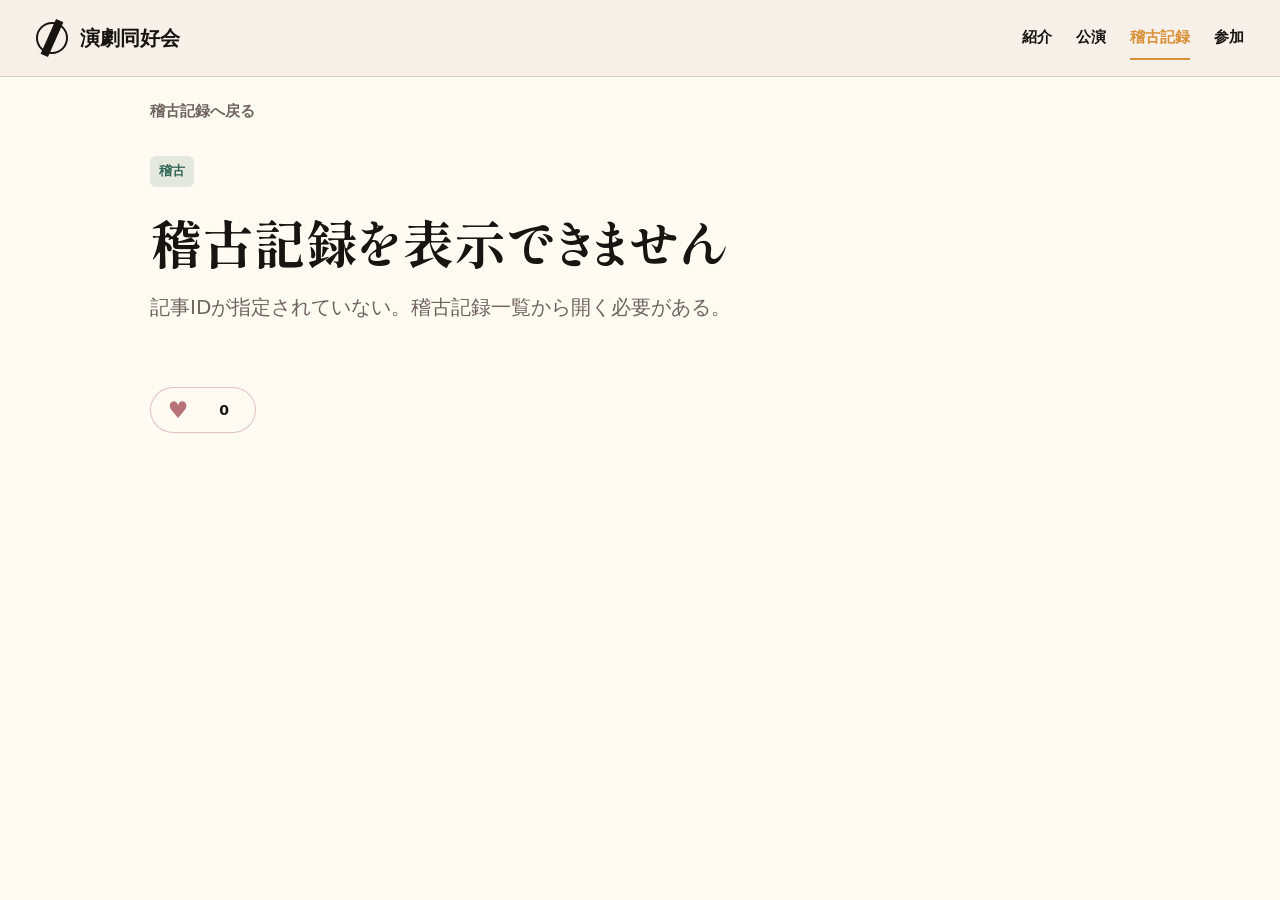
==== article.html @ c29d0c3d "Tuck about metrics closer to photo edge" ====
<!doctype html>
<html lang="ja">
  <head>
    <meta charset="utf-8" />
    <meta name="viewport" content="width=device-width, initial-scale=1.0, viewport-fit=cover" />
    <title>稽古記録 | 演劇同好会</title>
    <link rel="icon" href="data:image/svg+xml,%3Csvg xmlns='http://www.w3.org/2000/svg' viewBox='0 0 64 64'%3E%3Crect width='64' height='64' rx='10' fill='%23141414'/%3E%3Cpath d='M16 42h32M20 22h24M24 22v20M40 22v20' stroke='%23f4efe6' stroke-width='5' stroke-linecap='round'/%3E%3C/svg%3E" />
    <meta name="description" content="電気通信大学演劇同好会の稽古記録。稽古、制作、告知の本文を表示します。" />
    <link rel="preconnect" href="https://fonts.googleapis.com" />
    <link rel="preconnect" href="https://fonts.gstatic.com" crossorigin />
    <link href="https://fonts.googleapis.com/css2?family=Shippori+Mincho+B1:wght@500;600;700;800&display=swap" rel="stylesheet" />
    <link rel="stylesheet" href="./styles.css?v=20260628e" />
  </head>
  <body class="article-page">
    <header class="site-header is-solid" data-header>
      <a class="brand" href="./index.html#top" aria-label="演劇同好会 トップへ">
        <span class="brand-mark" aria-hidden="true"></span>
        <span>演劇同好会</span>
      </a>
      <nav class="nav" aria-label="主要ナビゲーション">
        <a href="./index.html#about">紹介</a>
        <a href="./shows.html">公演</a>
        <a href="./journal.html" aria-current="page">稽古記録</a>
        <a href="./index.html#join">参加</a>
      </nav>
    </header>

    <main class="article-shell" data-article>
      <article class="article-detail">
        <figure class="article-hero-image" data-article-hero hidden>
          <img data-article-hero-img alt="" decoding="async" />
        </figure>
        <a class="back-link" href="./journal.html">稽古記録へ戻る</a>
        <div class="article-meta">
          <span class="card-kicker" data-article-category>稽古</span>
          <span data-article-date>読み込み中</span>
          <span data-article-author>演劇同好会</span>
        </div>
        <h1 data-article-title>稽古記録を読み込み中</h1>
        <p class="article-lead" data-article-excerpt></p>
        <button class="like-button article-like" type="button" data-article-like hidden>
          <span class="heart-icon" aria-hidden="true">♥</span>
          <strong data-article-likes>0</strong>
        </button>
        <div class="article-body" data-article-body></div>
        <section class="article-comments" data-article-comments>
          <div class="article-comments-header">
            <span class="label">comments</span>
            <h2>コメント</h2>
          </div>
          <p class="article-comment-status" data-article-comment-status aria-live="polite">コメントを確認中</p>
          <div class="article-comment-list" data-article-comment-list></div>
          <form class="article-comment-form" data-article-comment-form>
            <label>
              <span>名前</span>
              <input type="text" name="author" maxlength="30" autocomplete="name" placeholder="匿名" />
            </label>
            <label>
              <span>コメント</span>
              <textarea name="body" maxlength="800" rows="4" required></textarea>
            </label>
            <input class="comment-honeypot" type="text" name="website" tabindex="-1" autocomplete="off" aria-hidden="true" />
            <button class="button primary" type="submit">送信</button>
          </form>
        </section>
        <section class="article-related" data-article-related hidden>
          <div class="article-related-header">
            <span class="label">next read</span>
            <h2>次に読む稽古記録</h2>
          </div>
          <div class="article-related-list" data-article-related-list></div>
        </section>
      </article>
    </main>

    <script src="./article.js?v=20260627c"></script>
  </body>
</html>
---- styles.css ----
:root {
  color-scheme: light;
  --ink: #171412;
  --paper: #f6f0e8;
  --paper-strong: #fffaf2;
  --muted: #6d655d;
  --line: rgba(23, 20, 18, 0.16);
  --stage: #111111;
  --amber: #d98f35;
  --red: #8f2634;
  --green: #2f6655;
  --blue: #315f78;
  --white: #ffffff;
  --display: "Shippori Mincho B1", "Hiragino Mincho ProN", "Yu Mincho", "Noto Serif JP", serif;
}

* {
  box-sizing: border-box;
}

html {
  overflow-x: clip;
  scroll-behavior: smooth;
}

body {
  margin: 0;
  overflow-x: hidden;
  font-family: "Hiragino Kaku Gothic ProN", "Yu Gothic", "Noto Sans JP", system-ui, sans-serif;
  background: var(--paper);
  color: var(--ink);
  font-size: 17px;
  line-height: 1.75;
}

body::selection {
  background: rgba(217, 143, 53, 0.35);
}

a {
  color: inherit;
}

.is-hidden {
  display: none !important;
}

/* Mincho display for all headings (body and UI stay gothic) */
h1,
h2,
h3 {
  font-family: var(--display);
  font-weight: 700;
  font-feature-settings: "palt" 1;
}

h3 {
  font-weight: 600;
}

.site-header {
  position: fixed;
  z-index: 20;
  top: 0;
  left: 0;
  width: 100%;
  min-height: 74px;
  padding: 16px 36px;
  display: flex;
  align-items: center;
  justify-content: space-between;
  color: var(--white);
  transition: background 180ms ease, color 180ms ease, border-color 180ms ease;
}

.site-header.is-solid {
  background: rgba(246, 240, 232, 0.94);
  color: var(--ink);
  border-bottom: 1px solid var(--line);
  backdrop-filter: blur(16px);
}

.brand {
  display: inline-flex;
  align-items: center;
  gap: 12px;
  font-weight: 800;
  font-size: 20px;
  text-decoration: none;
}

.brand-mark {
  width: 32px;
  height: 32px;
  display: inline-block;
  border: 2px solid currentColor;
  border-radius: 50%;
  position: relative;
}

.brand-mark::after {
  content: "";
  position: absolute;
  left: 10px;
  top: -5px;
  width: 8px;
  height: 38px;
  background: currentColor;
  transform: rotate(24deg);
}

.nav {
  display: flex;
  gap: 24px;
  font-size: 15px;
  font-weight: 700;
}

.nav a {
  text-decoration: none;
  padding: 8px 0;
  border-bottom: 2px solid transparent;
  transition: border-color 160ms ease, color 160ms ease, opacity 160ms ease;
}

.nav a:hover,
.nav a:focus-visible,
.nav a[aria-current="page"] {
  border-color: currentColor;
}

.nav a[aria-current="page"] {
  color: var(--amber);
}

.hero {
  position: relative;
  min-height: 86vh;
  display: grid;
  grid-template-columns: minmax(0, 1fr) minmax(320px, 390px);
  gap: clamp(28px, 5vw, 76px);
  align-items: center;
  padding: 104px max(28px, calc((100vw - 1280px) / 2)) 86px;
  overflow: hidden;
  background: var(--stage);
  color: var(--white);
}

.hero::after {
  content: "";
  position: absolute;
  inset: auto 0 0;
  height: 26vh;
  background: linear-gradient(0deg, var(--paper), rgba(246, 240, 232, 0));
  pointer-events: none;
}

.hero-image {
  position: absolute;
  inset: 0;
  width: 100%;
  height: 100%;
  object-fit: cover;
  object-position: center 48%;
  filter: saturate(0.92) contrast(1.16) brightness(0.82);
  transform: scale(1.055);
}

.hero-vignette {
  position: absolute;
  inset: 0;
  background:
    radial-gradient(circle at 58% 40%, rgba(217, 143, 53, 0.22), transparent 24%),
    linear-gradient(90deg, rgba(0, 0, 0, 0.9), rgba(0, 0, 0, 0.54) 45%, rgba(0, 0, 0, 0.28)),
    linear-gradient(0deg, rgba(0, 0, 0, 0.72), transparent 52%);
}

.hero-spotlight {
  position: absolute;
  left: var(--x, 55%);
  top: var(--y, 18%);
  width: 220px;
  height: 220px;
  border-radius: 50%;
  transform: translate(-50%, -50%);
  background: rgba(217, 143, 53, 0.18);
  filter: blur(48px);
  pointer-events: none;
  transition: left 80ms linear, top 80ms linear;
}

.hero-content {
  position: relative;
  z-index: 1;
  width: min(780px, 100%);
  padding-top: 60px;
}

.eyebrow,
.label {
  display: block;
  color: var(--amber);
  font-size: 13px;
  font-weight: 800;
  letter-spacing: 0;
  text-transform: uppercase;
}

.hero h1 {
  margin: 10px 0 18px;
  max-width: 760px;
  font-size: clamp(54px, 6.4vw, 84px);
  line-height: 1.08;
  letter-spacing: 0;
  text-wrap: balance;
}

.hero h1 span {
  display: block;
}

.hero-title-main {
  font-size: clamp(46px, 4.6vw, 64px);
  line-height: 1.16;
}

.hero-title-sub {
  margin-top: 16px;
  color: #f1d9a4;
  font-size: clamp(24px, 2.4vw, 34px);
  font-weight: 600;
  line-height: 1.28;
}

.hero-copy {
  max-width: 680px;
  margin: 0;
  color: rgba(255, 255, 255, 0.88);
  font-size: 20px;
}

.hero-facts {
  max-width: 740px;
  margin-top: 28px;
  display: flex;
  flex-wrap: wrap;
  gap: 8px;
}

.hero-facts span {
  min-height: 38px;
  padding: 7px 12px;
  display: inline-flex;
  align-items: center;
  border: 1px solid rgba(255, 255, 255, 0.2);
  border-radius: 999px;
  background: rgba(255, 255, 255, 0.08);
  color: rgba(255, 255, 255, 0.84);
  font-size: 13px;
  font-weight: 800;
  backdrop-filter: blur(12px);
}

.hero-actions {
  display: flex;
  flex-wrap: wrap;
  gap: 12px;
  margin-top: 32px;
}

.hero-program-card {
  position: relative;
  z-index: 1;
  align-self: end;
  min-width: 0;
  margin-bottom: 2px;
  padding: 28px;
  border: 1px solid rgba(255, 255, 255, 0.22);
  border-radius: 8px;
  background:
    linear-gradient(180deg, rgba(255, 250, 242, 0.16), rgba(255, 250, 242, 0.08)),
    rgba(23, 20, 18, 0.58);
  box-shadow: 0 28px 70px rgba(0, 0, 0, 0.28);
  backdrop-filter: blur(18px);
}

.hero-program-main {
  display: grid;
  grid-template-columns: minmax(118px, 150px) minmax(0, 1fr);
  gap: 16px;
  align-items: start;
}

.hero-program-flyer {
  display: block;
  min-width: 0;
  color: inherit;
  text-decoration: none;
}

.hero-program-flyer .show-flyer {
  border: 1px solid rgba(255, 255, 255, 0.18);
  box-shadow: 0 18px 42px rgba(0, 0, 0, 0.28);
}

.hero-program-flyer .poster-fallback {
  padding: 13px;
}

.hero-program-flyer .poster-fallback span,
.hero-program-flyer .poster-fallback em {
  font-size: 10px;
}

.hero-program-flyer .poster-fallback strong {
  font-size: 16px;
  line-height: 1.24;
}

.hero-program-copy {
  min-width: 0;
}

.hero-program-card h2 {
  margin: 10px 0 18px;
  font-size: 30px;
  line-height: 1.2;
}

.hero-program-topline {
  display: flex;
  align-items: center;
  justify-content: space-between;
  gap: 10px;
}

.hero-program-status {
  min-height: 30px;
  padding: 5px 10px;
  display: inline-flex;
  align-items: center;
  border-radius: 999px;
  background: rgba(217, 143, 53, 0.18);
  color: #ffe2b5;
  font-size: 12px;
  font-weight: 900;
  white-space: nowrap;
}

.hero-program-card dl {
  margin: 0 0 22px;
  display: grid;
  gap: 12px;
}

.hero-program-card dl > div {
  padding-top: 10px;
  border-top: 1px solid rgba(255, 255, 255, 0.16);
}

.hero-program-card dt {
  color: rgba(255, 255, 255, 0.58);
  font-size: 12px;
  font-weight: 900;
  text-transform: uppercase;
}

.hero-program-card dd {
  margin: 2px 0 0;
  color: rgba(255, 255, 255, 0.94);
  font-weight: 900;
}

.hero-program-actions {
  display: grid;
  grid-template-columns: 1fr;
  gap: 10px;
}

.hero-program-actions .button {
  width: 100%;
  min-height: 48px;
  padding: 11px 14px;
  font-size: 15px;
}

.text-link.light {
  color: var(--white);
}

.text-link.light::after {
  border-color: rgba(255, 255, 255, 0.78);
}

.button {
  min-height: 50px;
  display: inline-flex;
  align-items: center;
  justify-content: center;
  padding: 12px 20px;
  border-radius: 8px;
  font: inherit;
  font-weight: 800;
  text-decoration: none;
  border: 1px solid transparent;
  cursor: pointer;
  transition: transform 160ms ease, background 160ms ease, border-color 160ms ease;
}

.button:hover {
  transform: translateY(-2px);
}

.button.primary {
  background: var(--amber);
  color: #17110a;
}

.button.secondary {
  color: var(--white);
  border-color: rgba(255, 255, 255, 0.42);
  background: rgba(255, 255, 255, 0.08);
}

.button.surface {
  color: var(--ink);
  border-color: var(--line);
  background: var(--paper-strong);
}

.button.dark {
  background: var(--ink);
  color: var(--white);
}

.intro-band {
  position: relative;
  background: var(--ink);
  color: var(--white);
  padding: 36px 28px;
}

.intro-band::before {
  content: "";
  position: absolute;
  inset: 0;
  background:
    linear-gradient(90deg, rgba(217, 143, 53, 0.08), transparent 42%, rgba(49, 95, 120, 0.12)),
    repeating-linear-gradient(90deg, transparent 0 42px, rgba(255, 255, 255, 0.035) 42px 43px);
  pointer-events: none;
}

.intro-grid {
  position: relative;
  z-index: 1;
  max-width: 1280px;
  margin: 0 auto;
  display: grid;
  grid-template-columns: repeat(2, minmax(0, 1fr));
  gap: 1px;
  background: rgba(255, 255, 255, 0.16);
  border: 1px solid rgba(255, 255, 255, 0.16);
}

.intro-grid article {
  position: relative;
  overflow: hidden;
  min-height: 170px;
  padding: 30px;
  background: #171412;
  isolation: isolate;
}

.intro-grid article::before,
.intro-grid article::after {
  content: "";
  position: absolute;
  inset: 0;
  z-index: -2;
}

.intro-grid article::before {
  background-position: center;
  background-size: cover;
  filter: saturate(0.84) contrast(1.12);
  opacity: 0.58;
}

.intro-grid article::after {
  z-index: -1;
  background:
    linear-gradient(180deg, rgba(23, 20, 18, 0.22), rgba(23, 20, 18, 0.88)),
    linear-gradient(90deg, rgba(23, 20, 18, 0.72), rgba(23, 20, 18, 0.18));
}

.intro-grid article:nth-child(1)::before {
  background-image: url("./assets/rehearsal-ladder-stage.jpg");
  background-position: center 42%;
}

.intro-grid article:nth-child(2)::before {
  background-image: url("./assets/stage-lights.jpg");
}

.intro-grid article:nth-child(3)::before {
  background-image: url("./assets/blackbox-stage.jpg");
  background-position: 38% center;
}

.intro-grid h2 {
  margin: 10px 0;
  font-size: 23px;
  line-height: 1.35;
}

.intro-grid p {
  margin: 0;
  color: rgba(255, 255, 255, 0.72);
  font-size: 16px;
}

.section {
  max-width: 1280px;
  margin: 0 auto;
  padding: 104px 28px;
}

.section-heading {
  max-width: 840px;
  margin-bottom: 40px;
}

.section-heading.with-controls {
  max-width: none;
  display: flex;
  gap: 24px;
  align-items: end;
  justify-content: space-between;
}

.section-heading h2,
.join-copy h2,
.system-panel h2 {
  margin: 8px 0 10px;
  font-size: 42px;
  line-height: 1.2;
}

.section-heading p,
.join-copy p,
.about-text p {
  margin: 0;
  color: var(--muted);
}

.section.about {
  position: relative;
  max-width: none;
  min-height: 680px;
  margin: 0;
  padding: 0;
  overflow: hidden;
  background: #0f0d0b;
  color: #fff8e8;
}

.about-slideshow,
.about-wash {
  position: absolute;
  inset: 0;
}

.about-slideshow {
  z-index: 0;
  overflow: hidden;
  contain: paint;
  background: #0f0d0b;
}

.about-slide {
  position: absolute;
  inset: 0;
  display: block;
  opacity: 0;
  background-position: center;
  background-size: cover;
  filter: saturate(0.84) contrast(1.08) brightness(0.84);
  transform: scale(1.035);
  animation: aboutSlideShow 72s infinite;
}

.about-slide-01 {
  background-image: url("./assets/about-slide-01.jpg");
  background-position: center 48%;
  animation-delay: 0s;
}

.about-slide-02 {
  background-image: url("./assets/about-slide-02.jpg");
  background-position: center 52%;
  animation-delay: 8s;
}

.about-slide-03 {
  background-image: url("./assets/about-slide-03.jpg");
  background-position: center 58%;
  animation-delay: 16s;
}

.about-slide-04 {
  background-image: url("./assets/about-slide-04.jpg");
  background-position: center 46%;
  animation-delay: 24s;
}

.about-slide-05 {
  background-image: url("./assets/about-slide-05.jpg");
  background-position: center 48%;
  animation-delay: 32s;
}

.about-slide-06 {
  background-image: url("./assets/about-slide-06.jpg");
  background-position: center 48%;
  animation-delay: 40s;
}

.about-slide-07 {
  background-image: url("./assets/about-slide-07.jpg");
  background-position: center 50%;
  animation-delay: 48s;
}

.about-slide-08 {
  background-image: url("./assets/about-slide-08.jpg");
  background-position: center 52%;
  animation-delay: 56s;
}

.about-slide-09 {
  background-image: url("./assets/about-slide-09.jpg");
  background-position: center 48%;
  animation-delay: 64s;
}

.about-wash {
  z-index: 1;
  background:
    linear-gradient(90deg, rgba(15, 13, 11, 0.96) 0%, rgba(15, 13, 11, 0.82) 38%, rgba(15, 13, 11, 0.34) 68%, rgba(15, 13, 11, 0.1) 100%),
    linear-gradient(0deg, rgba(15, 13, 11, 0.86), rgba(15, 13, 11, 0.2) 56%, rgba(15, 13, 11, 0.36)),
    radial-gradient(circle at 82% 22%, rgba(217, 143, 53, 0.22), transparent 30%);
}

.about .section-heading,
.about-layout {
  position: relative;
  z-index: 2;
  max-width: min(1280px, 100%);
  margin-left: 0;
  margin-right: auto;
  padding-right: clamp(24px, 5vw, 76px);
  padding-left: clamp(24px, 5vw, 76px);
}

.about .section-heading {
  max-width: min(900px, 100%);
  padding-top: 110px;
  margin-bottom: 36px;
}

.about .section-heading .label,
.about-note .label {
  color: #e8c47c;
}

.about .section-heading h2 {
  color: #fff8e8;
}

.about .section-heading p,
.about-text p {
  color: rgba(255, 248, 232, 0.82);
}

.about-layout {
  display: grid;
  grid-template-columns: minmax(0, 760px) minmax(220px, 300px);
  gap: clamp(42px, 7vw, 96px);
  align-items: start;
  justify-content: space-between;
  padding-bottom: 110px;
}

.about-text {
  max-width: 760px;
  padding-top: 4px;
  display: grid;
  align-content: start;
  gap: 16px;
  font-size: 18px;
}

.about-note {
  padding: 26px 0 28px;
  border-top: 1px solid rgba(255, 248, 232, 0.18);
}

.about-note:last-child {
  border-bottom: 1px solid rgba(255, 248, 232, 0.18);
}

.about-note .label {
  display: inline-block;
  margin-bottom: 12px;
}

.metrics {
  width: min(100%, 300px);
  justify-self: start;
  align-self: end;
  display: grid;
  gap: 10px;
  grid-template-columns: 1fr;
}

.metrics div {
  min-height: 98px;
  padding: 18px 20px;
  display: flex;
  flex-direction: column;
  justify-content: space-between;
  border: 1px solid rgba(255, 248, 232, 0.2);
  background: rgba(255, 248, 232, 0.085);
  backdrop-filter: blur(12px);
  box-shadow: 0 12px 30px rgba(0, 0, 0, 0.18);
}

.metrics strong {
  font-size: clamp(28px, 3.2vw, 38px);
  line-height: 1;
  color: #e8c47c;
}

.metrics span,
.metrics small {
  color: rgba(255, 248, 232, 0.72);
  font-weight: 700;
  font-size: 14px;
}

.metrics small {
  display: block;
  margin-top: 4px;
  color: rgba(255, 248, 232, 0.58);
  font-size: 13px;
  line-height: 1.35;
}

@media (min-width: 1100px) {
  .metrics {
    justify-self: end;
    transform: translateX(clamp(28px, 4vw, 52px));
  }
}

@keyframes aboutSlideShow {
  0% {
    opacity: 0;
    transform: scale(1.018);
  }

  4% {
    opacity: 1;
    transform: scale(1.012);
  }

  10% {
    opacity: 1;
    transform: scale(1.02);
  }

  14% {
    opacity: 0;
    transform: scale(1.036);
  }

  100% {
    opacity: 0;
    transform: scale(1.036);
  }
}

@media (prefers-reduced-motion: reduce) {
  .about-slide {
    animation: none;
  }

  .about-slide-01 {
    opacity: 1;
    transform: none;
  }
}

.show-grid,
.post-grid {
  display: grid;
  grid-template-columns: repeat(3, minmax(0, 1fr));
  gap: 24px;
}

.show-grid {
  grid-template-columns: minmax(0, 1fr) 360px;
  align-items: stretch;
  gap: 28px;
}

.show-grid-single {
  grid-template-columns: minmax(0, 1fr);
}

.featured-show-card {
  min-height: 0;
  padding: 0;
  display: grid;
  grid-template-columns: minmax(0, 400px) minmax(0, 1fr);
  gap: 0;
  overflow: hidden;
  border: 1px solid var(--line);
  border-radius: 8px;
  background: var(--paper-strong);
}

.program-feature {
  height: 100%;
}

.program-poster-panel {
  position: relative;
  min-width: 0;
  padding: 0;
  overflow: hidden;
  aspect-ratio: 210 / 297;
  background: #171412;
}

.program-poster-panel .show-flyer.is-large {
  width: 100%;
  height: 100%;
  max-width: none;
  margin: 0;
  object-fit: cover;
  border-radius: 0;
  box-shadow: none;
}

.program-date-badge {
  position: absolute;
  top: 40px;
  left: 40px;
  min-width: 96px;
  padding: 12px 14px;
  display: grid;
  gap: 2px;
  border-radius: 8px;
  background: rgba(255, 250, 242, 0.94);
  color: var(--ink);
  box-shadow: 0 14px 32px rgba(23, 20, 18, 0.22);
}

.program-date-badge strong {
  font-size: 32px;
  line-height: 1;
}

.program-date-badge span {
  color: var(--muted);
  font-size: 13px;
  font-weight: 900;
}

.featured-show-copy {
  min-width: 0;
  display: flex;
  flex-direction: column;
  justify-content: center;
}

.program-feature-copy {
  padding: 44px;
}

.program-status-row {
  display: flex;
  flex-wrap: wrap;
  align-items: center;
  gap: 10px;
}

.featured-show-copy h3 {
  margin: 18px 0 14px;
  font-size: 40px;
  line-height: 1.24;
}

.program-title-prefix,
.program-title-quoted {
  display: block;
}

.program-title-quoted {
  width: fit-content;
  max-width: 100%;
  white-space: normal;
  overflow-wrap: anywhere;
}

.featured-show-copy p {
  margin: 0;
  color: var(--muted);
}

.program-action-note {
  margin-top: 16px;
  padding-left: 16px;
  border-left: 3px solid var(--amber);
  color: var(--ink);
  font-size: 15px;
  font-weight: 900;
}

.show-facts {
  margin: 28px 0;
  display: grid;
  gap: 14px;
}

.program-facts {
  grid-template-columns: repeat(3, minmax(0, 1fr));
  padding: 18px 0;
  border-top: 1px solid rgba(23, 20, 18, 0.12);
  border-bottom: 1px solid rgba(23, 20, 18, 0.12);
}

.show-facts div {
  display: grid;
  gap: 2px;
}

.show-facts dt {
  color: var(--muted);
  font-size: 13px;
  font-weight: 900;
}

.show-facts dd {
  margin: 0;
  font-size: 17px;
  font-weight: 900;
}

.program-actions {
  margin-top: auto;
  display: flex;
  flex-wrap: wrap;
  gap: 12px;
}

.mini-show-list {
  display: grid;
  gap: 16px;
}

.program-next-list {
  height: 100%;
  padding: 18px;
  align-content: start;
  border: 1px solid var(--line);
  border-radius: 8px;
  background: #ffffff;
}

.program-next-header {
  margin-bottom: 12px;
  display: flex;
  align-items: center;
  justify-content: space-between;
  gap: 12px;
}

.program-next-header strong {
  font-size: 16px;
}

.mini-show-card {
  min-height: 0;
  padding: 14px;
  display: grid;
  grid-template-columns: 96px minmax(0, 1fr);
  gap: 14px;
  border: 1px solid var(--line);
  border-radius: 8px;
  background: var(--paper-strong);
}

.mini-show-card h3 {
  margin: 10px 0 7px;
  font-size: 17px;
  line-height: 1.35;
}

.mini-show-card h3 a {
  text-decoration: none;
}

.mini-show-card p {
  margin: 0;
  color: var(--muted);
  font-size: 13px;
  font-weight: 800;
}

.mini-show-link {
  display: inline-flex;
  width: fit-content;
  margin-top: 12px;
  color: var(--red);
  font-size: 13px;
  font-weight: 900;
  text-decoration: none;
}

.mini-show-link::after {
  content: " ->";
}

.mini-show-meta {
  display: flex;
  flex-wrap: wrap;
  align-items: center;
  gap: 8px;
  color: var(--muted);
  font-size: 12px;
  font-weight: 900;
}

.mini-show-meta .card-kicker {
  min-height: 24px;
  padding: 2px 7px;
  font-size: 11px;
}

.flyer-link {
  display: block;
  color: inherit;
  text-decoration: none;
}

.show-flyer {
  width: 100%;
  aspect-ratio: 210 / 297;
  display: block;
  border-radius: 6px;
  object-fit: cover;
  background: #111111;
  box-shadow: 0 18px 42px rgba(23, 20, 18, 0.18);
}

.show-flyer.is-large {
  height: auto;
  min-height: 0;
}

.show-flyer-gallery {
  display: grid;
  gap: 12px;
  max-width: 100%;
}

.show-flyer-viewport {
  max-width: 100%;
  overflow: hidden;
  border-radius: 6px;
}

.show-flyer-track {
  display: flex;
  min-width: 0;
  transition: transform 240ms ease;
  will-change: transform;
}

.show-flyer-slide {
  flex: 0 0 100%;
  margin: 0;
}

.show-flyer-controls {
  display: grid;
  grid-template-columns: 40px minmax(0, 1fr) auto 40px;
  gap: 8px;
  align-items: center;
}

.show-flyer-nav {
  width: 40px;
  height: 40px;
  display: grid;
  place-items: center;
  border: 1px solid rgba(23, 20, 18, 0.18);
  border-radius: 8px;
  background: #ffffff;
  color: var(--ink);
  font: inherit;
  font-size: 24px;
  font-weight: 900;
  line-height: 1;
  cursor: pointer;
}

.show-flyer-nav:disabled {
  cursor: default;
  opacity: 0.34;
}

.show-flyer-dots {
  display: flex;
  flex-wrap: wrap;
  justify-content: center;
  gap: 7px;
}

.show-flyer-dot {
  width: 10px;
  height: 10px;
  padding: 0;
  border: 1px solid rgba(143, 38, 52, 0.42);
  border-radius: 50%;
  background: rgba(143, 38, 52, 0.14);
  cursor: pointer;
}

.show-flyer-dot.is-active,
.show-flyer-dot[aria-current="true"] {
  background: var(--red);
}

.show-flyer-count {
  color: var(--muted);
  font-size: 13px;
  font-weight: 900;
  white-space: nowrap;
}

.poster-fallback {
  padding: 22px;
  display: flex;
  flex-direction: column;
  justify-content: space-between;
  overflow: hidden;
  background:
    linear-gradient(135deg, rgba(217, 143, 53, 0.92), rgba(143, 38, 52, 0.92)),
    var(--ink);
  color: var(--white);
}

.poster-fallback > span,
.poster-fallback > em {
  max-width: 100%;
  overflow: hidden;
  text-overflow: ellipsis;
  font-size: 13px;
  font-style: normal;
  font-weight: 900;
  letter-spacing: 0;
  text-transform: uppercase;
  white-space: nowrap;
}

.poster-fallback strong {
  display: -webkit-box;
  overflow: hidden;
  -webkit-box-orient: vertical;
  -webkit-line-clamp: 5;
  font-size: clamp(18px, 4vw, 34px);
  line-height: 1.12;
}

.mini-show-card .poster-fallback {
  padding: 9px;
}

.mini-show-card .poster-fallback > span,
.mini-show-card .poster-fallback > em {
  font-size: 10px;
}

.mini-show-card .poster-fallback strong {
  font-size: 13px;
  line-height: 1.2;
  -webkit-line-clamp: 4;
}

.pickup-panel {
  margin: -8px 0 28px;
}

.pickup-card {
  min-height: 240px;
  display: grid;
  grid-template-columns: 130px minmax(0, 1fr) 170px;
  align-items: center;
  gap: 26px;
  padding: 28px;
  border: 1px solid rgba(143, 38, 52, 0.24);
  border-radius: 8px;
  background: #fff6e8;
  color: inherit;
  text-decoration: none;
  transition: transform 180ms ease, box-shadow 180ms ease;
}

.pickup-card:hover {
  transform: translateY(-3px);
  box-shadow: 0 18px 42px rgba(23, 20, 18, 0.12);
}

.pickup-card h3 {
  margin: 14px 0 10px;
  font-size: 30px;
  line-height: 1.3;
}

.pickup-card p {
  margin: 0;
  color: var(--muted);
}

.pickup-meta {
  display: grid;
  gap: 10px;
  color: var(--muted);
  font-size: 14px;
  font-weight: 800;
  text-align: right;
}

.pickup-meta strong {
  color: var(--red);
  font-size: 20px;
}

.home-pickup-card {
  min-height: 0;
  grid-template-columns: minmax(0, 1fr) 340px;
  align-items: stretch;
  gap: 0;
  padding: 0;
  overflow: hidden;
  border-color: rgba(23, 20, 18, 0.12);
  background: var(--paper-strong);
}

.home-pickup-card.has-image {
  grid-template-columns: minmax(250px, 0.82fr) minmax(0, 1fr) 340px;
}

.home-pickup-card:hover {
  box-shadow: 0 16px 36px rgba(23, 20, 18, 0.1);
}

.home-pickup-image {
  min-width: 0;
  min-height: 100%;
  display: block;
  overflow: hidden;
  background: rgba(23, 20, 18, 0.08);
  color: inherit;
  text-decoration: none;
}

.home-pickup-image img {
  width: 100%;
  height: 100%;
  min-height: 400px;
  display: block;
  object-fit: cover;
}

.home-pickup-copy {
  min-width: 0;
  padding: 36px 38px;
  color: inherit;
  text-decoration: none;
}

.pickup-label-row {
  display: flex;
  flex-wrap: wrap;
  align-items: center;
  justify-content: space-between;
  gap: 10px;
}

.pickup-like-note {
  min-height: 28px;
  padding: 4px 10px;
  border-radius: 6px;
  background: rgba(47, 102, 85, 0.12);
  color: var(--green);
  font-size: 14px;
  font-weight: 900;
  line-height: 1;
  display: inline-flex;
  align-items: center;
}

.pickup-reason {
  width: fit-content;
  max-width: 100%;
  margin-top: 18px;
  display: inline-flex;
  padding: 7px 11px;
  border: 1px solid rgba(22, 106, 112, 0.22);
  border-radius: 999px;
  background: rgba(22, 106, 112, 0.08);
  color: #166a70;
  font-size: 13px;
  font-weight: 900;
  line-height: 1.5;
}

.home-pickup-kickers {
  margin-top: 16px;
  display: flex;
  flex-wrap: wrap;
  align-items: center;
  gap: 12px;
  color: var(--muted);
  font-size: 14px;
  font-weight: 800;
}

.home-pickup-card h3 {
  max-width: 780px;
  margin: 18px 0 14px;
  font-size: 34px;
  line-height: 1.34;
  overflow-wrap: anywhere;
}

.home-pickup-card p {
  max-width: 760px;
  margin-bottom: 20px;
  display: -webkit-box;
  overflow: hidden;
  font-size: 17px;
  line-height: 1.9;
  -webkit-box-orient: vertical;
  -webkit-line-clamp: 3;
}

.pickup-side-list {
  min-width: 0;
  display: grid;
  grid-template-rows: auto 1fr 1fr;
  align-content: stretch;
  border-left: 1px solid rgba(23, 20, 18, 0.1);
  background: #fffdfa;
}

.pickup-side-list.compact {
  margin-top: 18px;
  border: 1px solid rgba(23, 20, 18, 0.08);
  border-radius: 8px;
  background: #fff;
}

.pickup-side-heading {
  min-width: 0;
  padding: 20px 24px 16px;
  display: grid;
  gap: 4px;
  border-bottom: 1px solid rgba(23, 20, 18, 0.1);
  background: rgba(22, 106, 112, 0.06);
}

.pickup-side-heading span {
  color: var(--blue);
  font-size: 12px;
  font-weight: 900;
  line-height: 1;
  text-transform: uppercase;
}

.pickup-side-heading strong {
  color: var(--ink);
  font-size: 16px;
  font-weight: 900;
  line-height: 1.35;
}

.pickup-side-link {
  min-width: 0;
  display: grid;
  align-content: center;
  gap: 10px;
  padding: 24px;
  color: inherit;
  text-decoration: none;
  border-bottom: 1px solid rgba(23, 20, 18, 0.1);
  transition: background-color 180ms ease, color 180ms ease;
}

.pickup-side-link:last-child {
  border-bottom: 0;
}

.pickup-side-link:hover {
  background: #fff6e8;
  color: var(--red);
}

.pickup-side-link span {
  color: var(--muted);
  font-size: 13px;
  font-weight: 900;
}

.pickup-side-link em {
  width: fit-content;
  padding: 0;
  border-radius: 0;
  background: transparent;
  color: var(--blue);
  font-size: 12px;
  font-style: normal;
  font-weight: 900;
  line-height: 1.3;
  text-transform: uppercase;
}

.pickup-side-link strong {
  display: -webkit-box;
  overflow: hidden;
  font-size: 17px;
  line-height: 1.55;
  -webkit-box-orient: vertical;
  -webkit-line-clamp: 3;
}

.home-pickup-score {
  min-height: 100%;
  padding: 28px 20px;
  display: grid;
  place-items: center;
  align-content: center;
  gap: 2px;
  border-left: 1px solid rgba(23, 20, 18, 0.1);
  background: #ffffff;
  color: var(--red);
  text-align: center;
}

.home-pickup-score span {
  width: 48px;
  height: 48px;
  display: grid;
  place-items: center;
  border-radius: 50%;
  background: rgba(143, 38, 52, 0.1);
  font-size: 25px;
}

.home-pickup-score strong {
  margin-top: 8px;
  color: var(--ink);
  font-size: 38px;
  line-height: 1;
}

.home-pickup-score em {
  color: var(--muted);
  font-size: 12px;
  font-style: normal;
  font-weight: 900;
  letter-spacing: 0;
  text-transform: uppercase;
}

.show-card,
.post-card {
  position: relative;
  isolation: isolate;
  min-height: 290px;
  border: 1px solid var(--line);
  border-radius: 8px;
  background: var(--paper-strong);
  padding: 26px;
  display: flex;
  flex-direction: column;
  justify-content: space-between;
  color: inherit;
  transition: transform 180ms ease, box-shadow 180ms ease;
}

.post-card {
  overflow: hidden;
  box-shadow: 0 10px 28px rgba(23, 20, 18, 0.06);
}

.post-card::before {
  content: "";
  position: absolute;
  inset: 0 0 auto;
  height: 4px;
  background: linear-gradient(90deg, var(--red), var(--amber) 52%, var(--blue));
  opacity: 0;
  transition: opacity 180ms ease;
}

.show-card:hover,
.post-card:hover {
  transform: translateY(-4px);
  box-shadow: 0 18px 42px rgba(23, 20, 18, 0.12);
}

.post-card:hover::before,
.post-card:focus-within::before {
  opacity: 1;
}

.show-date {
  width: 80px;
  height: 80px;
  border-radius: 8px;
  display: grid;
  place-items: center;
  background: var(--ink);
  color: var(--white);
  font-weight: 900;
  line-height: 1.05;
  text-align: center;
}

.show-date span {
  display: block;
  font-size: 13px;
  color: var(--amber);
}

.show-card-link {
  display: block;
  color: inherit;
  text-decoration: none;
}

.post-card-link {
  min-width: 0;
  display: flex;
  flex: 1 1 auto;
  flex-direction: column;
  color: inherit;
  text-decoration: none;
}

.post-card-link::after {
  content: "";
  position: absolute;
  inset: 0;
  z-index: 1;
}

.post-card-link:focus-visible {
  outline: 3px solid rgba(217, 143, 53, 0.72);
  outline-offset: 5px;
}

.post-card-image {
  width: calc(100% + 52px);
  margin: -26px -26px 22px;
  aspect-ratio: 16 / 9;
  overflow: hidden;
  background: rgba(23, 20, 18, 0.08);
}

.post-card-image img {
  width: 100%;
  height: 100%;
  display: block;
  object-fit: cover;
}

.text-link {
  width: fit-content;
  color: var(--red);
  font-size: 14px;
  font-weight: 900;
  text-decoration: none;
}

.text-link:hover {
  text-decoration: underline;
}

.text-link.light:hover {
  color: var(--amber);
}

.post-author-row {
  display: flex;
  flex-wrap: wrap;
  align-items: center;
  gap: 9px;
  color: var(--muted);
  font-size: 13px;
  font-weight: 800;
}

.author-avatar {
  width: 28px;
  height: 28px;
  display: grid;
  place-items: center;
  border-radius: 50%;
  background: var(--ink);
  color: var(--white);
  font-size: 12px;
  line-height: 1;
}

.post-author-name {
  color: var(--ink);
}

.post-date {
  white-space: nowrap;
}

.post-date::before {
  content: "/";
  margin-right: 8px;
  color: rgba(109, 101, 93, 0.7);
}

.card-kicker {
  display: inline-flex;
  align-items: center;
  align-self: flex-start;
  min-height: 28px;
  padding: 4px 9px;
  border-radius: 6px;
  background: rgba(47, 102, 85, 0.12);
  color: var(--green);
  font-size: 13px;
  font-weight: 800;
}

.show-card h3,
.post-card h3 {
  margin: 20px 0 10px;
  font-size: 25px;
  line-height: 1.35;
  overflow-wrap: anywhere;
  transition: color 160ms ease;
}

.show-card p,
.post-card p {
  margin: 0;
  color: var(--muted);
}

.post-card p {
  display: -webkit-box;
  overflow: hidden;
  line-height: 1.8;
  -webkit-box-orient: vertical;
  -webkit-line-clamp: 4;
}

.post-card:hover h3 {
  color: var(--red);
}

.post-read-more {
  width: fit-content;
  margin-top: 18px;
  color: var(--red);
  font-size: 14px;
  font-weight: 900;
  text-decoration: underline;
  text-underline-offset: 4px;
  text-decoration-thickness: 1px;
}

.article-page {
  background: var(--paper-strong);
}

.article-shell {
  width: min(980px, calc(100% - 48px));
  margin: 0 auto;
  padding: 96px 0 96px;
}

.back-link {
  display: inline-flex;
  margin-bottom: 32px;
  color: var(--muted);
  font-size: 15px;
  font-weight: 800;
  text-decoration: none;
}

.back-link:hover {
  color: var(--ink);
}

.article-detail {
  padding-top: 0;
}

.article-hero-image {
  width: 100vw;
  max-width: none;
  height: clamp(220px, 22vw, 340px);
  margin: 0 calc(50% - 50vw) 44px;
  margin-left: calc(50% - 50vw);
  margin-right: calc(50% - 50vw);
  overflow: hidden;
  border-radius: 0;
  background: rgba(23, 20, 18, 0.08);
  box-shadow: none;
}

.article-hero-image[hidden] {
  display: none;
}

.article-hero-image img {
  width: 100%;
  height: 100%;
  display: block;
  object-fit: cover;
  object-position: center center;
}

.article-meta {
  display: flex;
  flex-wrap: wrap;
  align-items: center;
  gap: 14px;
  color: var(--muted);
  font-size: 14px;
  font-weight: 800;
}

.article-detail h1 {
  margin: 24px 0 18px;
  font-size: 52px;
  line-height: 1.18;
  letter-spacing: 0;
  overflow-wrap: anywhere;
}

.article-like {
  min-width: 172px;
  margin: 0 0 32px;
}

.article-lead {
  margin: 0 0 44px;
  color: var(--muted);
  font-size: 20px;
}

.article-body {
  max-width: 840px;
  color: var(--ink);
}

.article-body h2 {
  margin: 42px 0 14px;
  font-size: 31px;
  line-height: 1.35;
}

.article-body h3 {
  margin: 32px 0 12px;
  font-size: 24px;
}

.article-body p,
.article-body li {
  font-size: 18px;
}

.article-body blockquote {
  margin: 32px 0;
  padding: 22px 26px;
  border-left: 4px solid var(--amber);
  background: var(--paper);
  color: var(--muted);
  font-weight: 700;
}

.article-image,
.show-body-image {
  margin: 38px 0;
}

.notion-image img {
  width: min(100%, var(--image-natural-width, 100%));
  max-width: 100%;
  height: auto;
  display: block;
  object-fit: contain;
  border-radius: 8px;
  background: rgba(23, 20, 18, 0.08);
  box-shadow: 0 18px 42px rgba(23, 20, 18, 0.12);
}

.notion-image figcaption {
  margin-top: 10px;
  color: var(--muted);
  font-size: 14px;
  font-weight: 800;
  line-height: 1.6;
}

.article-comments {
  max-width: 840px;
  margin-top: 60px;
  padding-top: 34px;
  border-top: 1px solid var(--line);
}

.article-comments-header {
  display: flex;
  align-items: end;
  justify-content: space-between;
  gap: 22px;
  margin-bottom: 18px;
}

.article-comments-header h2 {
  margin: 0;
  font-size: 28px;
  line-height: 1.35;
}

.article-comment-status {
  margin: 0 0 20px;
  color: var(--muted);
  font-size: 14px;
  font-weight: 800;
}

.article-comment-list {
  display: grid;
  gap: 14px;
}

.article-comment {
  padding: 18px 20px;
  border: 1px solid var(--line);
  border-radius: 8px;
  background: var(--paper);
}

.article-comment-meta {
  display: flex;
  flex-wrap: wrap;
  align-items: center;
  justify-content: space-between;
  gap: 10px;
  margin-bottom: 10px;
  color: var(--muted);
  font-size: 13px;
  font-weight: 800;
}

.article-comment-meta strong {
  color: var(--ink);
}

.article-comment p {
  margin: 0;
  font-size: 16px;
  line-height: 1.85;
}

.article-comment-form {
  margin-top: 22px;
  display: grid;
  gap: 14px;
}

.article-comment-form label {
  display: grid;
  gap: 8px;
  color: var(--muted);
  font-size: 13px;
  font-weight: 900;
}

.article-comment-form input,
.article-comment-form textarea {
  width: 100%;
  border: 1px solid var(--line);
  border-radius: 8px;
  background: var(--paper-strong);
  color: var(--ink);
  font: inherit;
  font-size: 16px;
}

.article-comment-form input {
  min-height: 46px;
  padding: 0 14px;
}

.article-comment-form textarea {
  min-height: 120px;
  padding: 12px 14px;
  resize: vertical;
}

.article-comment-form input:focus,
.article-comment-form textarea:focus {
  border-color: rgba(143, 38, 52, 0.46);
  outline: 3px solid rgba(143, 38, 52, 0.16);
  outline-offset: 0;
}

.article-comment-form button {
  justify-self: start;
}

.article-comment-form:has(:disabled) {
  opacity: 0.76;
}

.comment-honeypot {
  position: absolute;
  left: -9999px;
  width: 1px;
  height: 1px;
  opacity: 0;
  pointer-events: none;
}

.article-related {
  margin-top: 60px;
  padding-top: 34px;
  border-top: 1px solid var(--line);
}

.article-related-header {
  display: flex;
  align-items: end;
  justify-content: space-between;
  gap: 22px;
  margin-bottom: 22px;
}

.article-related-header h2 {
  margin: 0;
  font-size: 28px;
  line-height: 1.35;
}

.article-related-list {
  display: grid;
  grid-template-columns: repeat(2, minmax(0, 1fr));
  gap: 18px;
}

.article-related-card {
  display: grid;
  gap: 12px;
  min-width: 0;
  padding: 22px;
  border: 1px solid rgba(30, 27, 24, 0.12);
  border-radius: 8px;
  background: rgba(255, 255, 255, 0.58);
  color: var(--ink);
  text-decoration: none;
  box-shadow: 0 16px 34px rgba(30, 27, 24, 0.08);
  transition:
    border-color 180ms ease,
    box-shadow 180ms ease,
    transform 180ms ease;
}

.article-related-card:hover,
.article-related-card:focus-visible {
  border-color: rgba(129, 23, 23, 0.36);
  box-shadow: 0 20px 40px rgba(30, 27, 24, 0.12);
  transform: translateY(-2px);
  outline: none;
}

.article-related-card strong {
  font-size: 20px;
  line-height: 1.45;
}

.article-related-card small {
  color: var(--muted);
  font-size: 13px;
  font-weight: 800;
}

.article-related-card em {
  width: fit-content;
  color: var(--red);
  font-size: 14px;
  font-style: normal;
  font-weight: 900;
  text-decoration: underline;
  text-underline-offset: 4px;
  text-decoration-thickness: 1px;
}

.card-footer {
  position: relative;
  z-index: 2;
  margin-top: 28px;
  display: flex;
  align-items: center;
  justify-content: space-between;
  gap: 12px;
  color: var(--muted);
  font-size: 14px;
  font-weight: 700;
}

.like-button {
  position: relative;
  z-index: 3;
  width: fit-content;
  min-width: 92px;
  min-height: 46px;
  margin-top: 18px;
  display: inline-flex;
  align-items: center;
  justify-content: space-between;
  gap: 12px;
  border: 1px solid rgba(143, 38, 52, 0.26);
  border-radius: 999px;
  background: var(--paper-strong);
  color: var(--red);
  font: inherit;
  font-size: 14px;
  font-weight: 900;
  cursor: pointer;
}

.heart-icon {
  width: 42px;
  height: 42px;
  display: grid;
  place-items: center;
  border-radius: 50%;
  color: rgba(143, 38, 52, 0.64);
  font-size: 23px;
  line-height: 1;
}

.like-button strong {
  min-width: 38px;
  min-height: 42px;
  display: grid;
  place-items: center;
  padding-right: 12px;
  color: var(--ink);
}

.like-button:hover:not(:disabled) {
  background: rgba(143, 38, 52, 0.08);
}

.like-button:focus-visible {
  outline: 3px solid rgba(143, 38, 52, 0.36);
  outline-offset: 3px;
}

.like-button:disabled {
  cursor: default;
  opacity: 0.72;
}

.like-button.is-liked {
  background: rgba(143, 38, 52, 0.1);
  border-color: rgba(143, 38, 52, 0.38);
  box-shadow: inset 0 0 0 1px rgba(143, 38, 52, 0.18);
}

.like-button.is-liked .heart-icon {
  background: var(--red);
  color: var(--white);
}

.journal-actions {
  margin-top: 30px;
  display: flex;
  flex-wrap: wrap;
  justify-content: center;
  gap: 12px;
}

.archive-page {
  background: #ffffff;
}

.archive-shell {
  padding-top: 70px;
}

.archive-page .site-header.is-solid {
  background: rgba(255, 255, 255, 0.96);
}

.archive-page .archive-hero {
  max-width: 1180px;
}

.archive-page .section-heading.with-controls {
  padding-bottom: 34px;
  border-bottom: 1px solid rgba(23, 20, 18, 0.1);
}

.archive-hero h1 {
  margin: 8px 0 10px;
  font-size: 48px;
  line-height: 1.18;
}

.archive-layout {
  display: grid;
  grid-template-columns: minmax(0, 1fr) 340px;
  gap: 56px;
  align-items: start;
  min-width: 0;
}

.archive-feed {
  min-width: 0;
}

.archive-side {
  position: sticky;
  top: 96px;
}

.archive-page .post-grid {
  display: grid;
  grid-template-columns: 1fr;
  gap: 18px;
}

.archive-page .post-card {
  min-height: 0;
  min-width: 0;
  padding: 24px;
  display: grid;
  grid-template-columns: minmax(0, 1fr) auto;
  gap: 18px 22px;
  border: 1px solid rgba(23, 20, 18, 0.1);
  border-radius: 8px;
  background: #ffffff;
  box-shadow: 0 12px 32px rgba(23, 20, 18, 0.07);
}

.archive-page .post-card:hover {
  transform: translateY(-2px);
  box-shadow: 0 18px 42px rgba(23, 20, 18, 0.1);
}

.archive-page .post-card::before {
  display: none;
}

.archive-page .post-card-link {
  grid-column: 1 / -1;
  min-width: 0;
  max-width: 100%;
  display: grid;
  grid-template-columns: minmax(0, 1fr) minmax(150px, 220px);
  gap: 6px 24px;
  align-items: start;
}

.archive-page .post-card-image {
  grid-column: 2;
  grid-row: 1 / span 5;
  width: 100%;
  margin: 0;
  border-radius: 8px;
}

.archive-page .post-author-row {
  grid-column: 1;
  margin-bottom: 14px;
}

.archive-page .post-card h3 {
  grid-column: 1;
  max-width: 840px;
  margin: 0 0 12px;
  font-size: 28px;
  line-height: 1.45;
  word-break: auto-phrase;
}

.archive-page .post-card p {
  grid-column: 1;
  max-width: 800px;
  font-size: 16px;
  line-height: 1.8;
  overflow-wrap: anywhere;
}

.archive-page .post-read-more {
  grid-column: 1;
}

.archive-page .card-footer {
  margin-top: 20px;
  justify-content: start;
}

.archive-page .like-button {
  grid-column: 2;
  grid-row: 2;
  align-self: end;
  margin-top: 20px;
}

.archive-page .pickup-panel {
  margin: 0;
}

.archive-page .pickup-card {
  min-height: 0;
  display: block;
  padding: 24px;
  border-color: rgba(23, 20, 18, 0.1);
  background: #fafafa;
}

.archive-page .pickup-card:hover {
  transform: none;
  box-shadow: none;
}

.archive-page .pickup-card h3 {
  margin: 12px 0 10px;
  font-size: 21px;
  line-height: 1.55;
}

.archive-page .pickup-card p {
  font-size: 15px;
  line-height: 1.75;
}

.archive-pickup-main {
  display: block;
  color: inherit;
  text-decoration: none;
}

.archive-pickup-main .card-kicker {
  margin-top: 16px;
}

.archive-pickup-main:hover h3 {
  color: var(--red);
}

.archive-page .pickup-meta {
  margin-top: 18px;
  text-align: left;
}

.archive-page .pickup-side-link {
  padding: 16px;
}

.archive-page .pickup-side-link strong {
  font-size: 15px;
  line-height: 1.55;
  overflow-wrap: anywhere;
}

.archive-status {
  margin: 32px 0 0;
  color: var(--muted);
  font-size: 14px;
  font-weight: 800;
}

.pagination {
  margin-top: 40px;
  display: flex;
  flex-wrap: wrap;
  justify-content: flex-start;
  gap: 8px;
}

.pagination button {
  width: 48px;
  height: 48px;
  border: 1px solid var(--line);
  border-radius: 8px;
  background: var(--paper-strong);
  color: var(--ink);
  font: inherit;
  font-weight: 900;
  cursor: pointer;
}

.pagination button.active {
  background: var(--ink);
  color: var(--white);
}

.shows-page,
.show-page {
  background: #ffffff;
}

.shows-page .site-header.is-solid,
.show-page .site-header.is-solid {
  background: rgba(255, 255, 255, 0.96);
}

.shows-shell,
.show-pr-shell {
  padding-top: 82px;
}

.shows-archive h1 {
  margin: 8px 0 10px;
  font-size: 50px;
  line-height: 1.18;
}

.show-archive-block {
  margin-top: 52px;
}

.archive-section-title {
  min-height: 56px;
  display: flex;
  align-items: center;
  justify-content: space-between;
  gap: 18px;
  border-bottom: 1px solid rgba(23, 20, 18, 0.12);
}

.archive-section-title h2 {
  margin: 0;
  font-size: 28px;
}

.archive-section-title span {
  color: var(--muted);
  font-size: 14px;
  font-weight: 900;
}

.show-list {
  display: grid;
  grid-template-columns: repeat(3, minmax(0, 1fr));
  gap: 28px;
  padding-top: 30px;
}

.show-row {
  min-width: 0;
  display: flex;
  flex-direction: column;
  gap: 18px;
}

.show-row-featured {
  grid-column: 1 / -1;
  display: grid;
  grid-template-columns: minmax(0, 380px) minmax(0, 1fr);
  align-items: center;
  gap: 36px;
  padding: 32px;
  border: 1px solid var(--line);
  border-radius: 8px;
  background: #fffaf2;
}

.show-row-featured .show-row-poster {
  max-width: 380px;
}

.show-row-main {
  min-width: 0;
  display: flex;
  flex: 1 1 auto;
  flex-direction: column;
}

.show-row-content {
  flex: 1 1 auto;
  min-width: 0;
}

.show-row-status {
  display: flex;
  flex-wrap: wrap;
  align-items: center;
  gap: 12px;
}

.show-row h3 {
  margin: 14px 0 10px;
  font-size: 24px;
  line-height: 1.35;
  overflow-wrap: anywhere;
}

.show-row-featured h3 {
  font-size: 40px;
  line-height: 1.22;
}

.show-row h3 a {
  color: inherit;
  text-decoration: none;
}

.show-row p {
  margin: 0;
  color: var(--muted);
  font-size: 16px;
  overflow-wrap: anywhere;
}

.show-row-meta {
  display: grid;
  grid-template-columns: minmax(88px, auto) minmax(0, 1fr);
  align-items: baseline;
  align-content: start;
  column-gap: 16px;
  row-gap: 6px;
  min-height: 52px;
  margin-top: 18px;
  color: var(--muted);
  font-size: 14px;
  font-weight: 800;
}

.show-row-date {
  color: var(--ink);
  font-weight: 900;
}

.show-row-venue {
  min-width: 0;
  overflow-wrap: anywhere;
}

.show-row-actions {
  margin-top: 16px;
  display: flex;
  flex-wrap: wrap;
  gap: 10px;
}

.show-row-past .show-row-actions {
  justify-content: center;
}

.show-row-poster {
  display: block;
  color: inherit;
  text-decoration: none;
}

.empty-state {
  margin: 26px 0 0;
  padding: 22px 24px;
  border: 1px solid rgba(23, 20, 18, 0.12);
  border-radius: 8px;
  background: rgba(255, 250, 242, 0.72);
  color: var(--muted);
  font-weight: 800;
}

.loading-note {
  display: grid;
  grid-template-columns: 12px minmax(0, 1fr);
  gap: 6px 12px;
  align-items: center;
  max-width: 700px;
  padding: 22px 24px;
  border: 1px solid rgba(23, 20, 18, 0.12);
  border-radius: 8px;
  background: #fffaf2;
  color: var(--ink);
}

.loading-note strong {
  font-size: 17px;
  line-height: 1.4;
}

.loading-note p {
  grid-column: 2;
  margin: 0;
  color: var(--muted);
  font-size: 14px;
  font-weight: 800;
  line-height: 1.6;
}

.loading-dot {
  width: 10px;
  height: 10px;
  border-radius: 999px;
  background: var(--amber);
  box-shadow: 0 0 0 0 rgba(217, 143, 53, 0.36);
  animation: loadingPulse 1.4s ease-out infinite;
}

.loading-poster {
  background:
    linear-gradient(135deg, rgba(217, 143, 53, 0.18), transparent 45%),
    #171412;
}

.button[aria-disabled="true"],
.button:disabled {
  pointer-events: none;
  opacity: 0.62;
}

@keyframes loadingPulse {
  70% {
    box-shadow: 0 0 0 10px rgba(217, 143, 53, 0);
  }
  100% {
    box-shadow: 0 0 0 0 rgba(217, 143, 53, 0);
  }
}

@media (prefers-reduced-motion: reduce) {
  .loading-dot {
    animation: none;
  }
}

.show-pr-shell {
  width: min(1240px, calc(100% - 48px));
  margin: 0 auto;
  padding-bottom: 104px;
}

.show-pr {
  display: grid;
  grid-template-columns: minmax(300px, 0.54fr) minmax(0, 1fr) 320px;
  gap: 46px;
  align-items: stretch;
  padding: 52px;
  border: 1px solid rgba(23, 20, 18, 0.12);
  border-radius: 8px;
  background: #fffaf2;
}

.show-pr-flyer {
  min-width: 0;
}

.show-pr-main h1 {
  margin: 22px 0 22px;
  font-size: 56px;
  line-height: 1.12;
  overflow-wrap: anywhere;
}

.show-pr-lead {
  max-width: 760px;
  margin: 0;
  color: var(--muted);
  font-size: 20px;
  overflow-wrap: anywhere;
}

.show-pr-actions {
  margin-top: 36px;
  display: flex;
  flex-wrap: wrap;
  gap: 12px;
}

.show-ticket {
  min-height: 400px;
  padding: 32px;
  display: flex;
  flex-direction: column;
  justify-content: space-between;
  border-radius: 8px;
  background: var(--ink);
  color: var(--white);
}

.show-ticket .label {
  color: var(--amber);
}

.show-ticket strong {
  display: block;
  margin-top: 26px;
  font-size: 66px;
  line-height: 1;
}

.show-ticket > span:not(.label) {
  color: rgba(255, 255, 255, 0.66);
  font-weight: 900;
}

.show-ticket dl {
  margin: 32px 0 0;
  display: grid;
  gap: 20px;
}

.show-ticket div {
  display: grid;
  gap: 4px;
}

.show-ticket dt {
  color: rgba(255, 255, 255, 0.54);
  font-size: 13px;
  font-weight: 900;
}

.show-ticket dd {
  margin: 0;
  font-weight: 900;
}

.show-pr-body {
  max-width: 840px;
  margin-top: 56px;
}

.show-pr-body h2 {
  margin: 40px 0 14px;
  font-size: 31px;
}

.show-pr-body h3 {
  margin: 32px 0 12px;
  font-size: 24px;
}

.show-pr-body p,
.show-pr-body li {
  font-size: 18px;
}

.show-detail-section {
  margin-top: 40px;
}

.show-detail-grid {
  margin: 16px 0 0;
  display: grid;
  gap: 12px;
}

.show-detail-grid div {
  display: grid;
  grid-template-columns: 128px minmax(0, 1fr);
  gap: 18px;
  padding: 14px 0;
  border-top: 1px solid rgba(23, 20, 18, 0.1);
}

.show-detail-grid dt {
  color: var(--muted);
  font-size: 14px;
  font-weight: 900;
}

.show-detail-grid dd {
  margin: 0;
  font-weight: 800;
  overflow-wrap: anywhere;
}

.show-detail-list {
  margin: 16px 0 0;
  padding-left: 1.2em;
}

.source-note {
  margin-top: 40px;
  padding-top: 18px;
  border-top: 1px solid rgba(23, 20, 18, 0.1);
  color: var(--muted);
  font-size: 14px;
  font-weight: 800;
}

.source-note a {
  color: var(--red);
  text-underline-offset: 4px;
}

.show-pr-body blockquote {
  margin: 32px 0;
  padding: 22px 26px;
  border-left: 4px solid var(--amber);
  background: var(--paper);
  color: var(--muted);
  font-weight: 700;
}

.show-pr-after {
  max-width: 840px;
  margin-top: 40px;
  padding: 28px;
  display: grid;
  grid-template-columns: minmax(0, 1fr) auto;
  gap: 22px;
  align-items: center;
  border: 1px solid rgba(23, 20, 18, 0.12);
  border-radius: 8px;
  background: var(--ink);
  color: var(--white);
}

.show-pr-after .label {
  color: var(--amber);
}

.show-pr-after h2 {
  margin: 8px 0 8px;
  color: var(--white);
  font-size: 28px;
  line-height: 1.22;
  overflow-wrap: anywhere;
}

.show-pr-after p {
  margin: 0;
  color: rgba(255, 255, 255, 0.68);
  font-weight: 800;
}

.show-pr-after .button {
  white-space: nowrap;
}

.archive-page .segmented {
  border-radius: 999px;
  background: #f7f7f7;
}

.archive-page .segmented button {
  border-radius: 999px;
}

.segmented {
  min-width: 372px;
  display: grid;
  grid-template-columns: repeat(6, 1fr);
  gap: 4px;
  padding: 4px;
  border: 1px solid var(--line);
  border-radius: 8px;
  background: var(--paper-strong);
}

.segmented button {
  min-height: 42px;
  border: 0;
  border-radius: 6px;
  background: transparent;
  color: var(--muted);
  font: inherit;
  font-size: 14px;
  font-weight: 800;
  white-space: nowrap;
  cursor: pointer;
}

.segmented button.active {
  background: var(--ink);
  color: var(--white);
}

.system {
  position: relative;
  max-width: none;
  padding: clamp(86px, 9vw, 132px) 0;
  overflow: hidden;
  background: #171412;
  color: #fff8e8;
}

.system::before,
.system::after {
  content: "";
  position: absolute;
  inset: 0;
  pointer-events: none;
}

.system::before {
  background:
    radial-gradient(circle at 18% 12%, rgba(232, 196, 124, 0.28), transparent 28%),
    radial-gradient(circle at 88% 72%, rgba(49, 95, 120, 0.22), transparent 34%),
    linear-gradient(135deg, rgba(23, 20, 18, 0.1), rgba(23, 20, 18, 0.92) 70%);
}

.system::after {
  opacity: 0.26;
  background:
    linear-gradient(90deg, transparent 0 31px, rgba(255, 248, 232, 0.08) 32px),
    linear-gradient(0deg, rgba(255, 248, 232, 0.05), transparent 34%);
  background-size: 32px 100%, 100% 100%;
}

.system-panel {
  position: relative;
  z-index: 1;
  width: min(1280px, calc(100% - 56px));
  max-width: none;
  margin: 0 auto;
  padding: 0;
}

.system-panel > div {
  max-width: 760px;
}

.system-panel .label {
  color: #e8c47c;
}

.system-panel h2 {
  color: #fff8e8;
}

.flow {
  position: relative;
  list-style: none;
  padding: 0;
  margin: 40px 0 0;
  display: grid;
  grid-template-columns: repeat(3, minmax(0, 1fr));
  gap: 0;
  overflow: hidden;
  border: 1px solid rgba(255, 248, 232, 0.16);
  border-radius: 8px;
  background: rgba(255, 248, 232, 0.08);
  box-shadow: 0 30px 74px rgba(0, 0, 0, 0.28);
}

.flow li {
  position: relative;
  min-height: 330px;
  padding: clamp(32px, 3.2vw, 46px);
  border-left: 1px solid rgba(255, 248, 232, 0.12);
  background:
    linear-gradient(180deg, rgba(255, 248, 232, 0.12), rgba(255, 248, 232, 0.04)),
    rgba(23, 20, 18, 0.62);
}

.flow li:first-child {
  border-left: 0;
}

.flow li::before {
  content: "";
  position: absolute;
  top: 60px;
  right: 0;
  left: 0;
  height: 1px;
  background: linear-gradient(90deg, rgba(232, 196, 124, 0.08), rgba(232, 196, 124, 0.52), rgba(232, 196, 124, 0.08));
}

.flow li::after {
  content: "";
  position: absolute;
  top: 53px;
  left: clamp(40px, 3.6vw, 54px);
  width: 15px;
  height: 15px;
  border: 1px solid rgba(232, 196, 124, 0.7);
  border-radius: 50%;
  background: #171412;
  box-shadow: 0 0 24px rgba(232, 196, 124, 0.44);
}

.flow span {
  position: relative;
  z-index: 1;
  width: 58px;
  height: 58px;
  display: inline-grid;
  place-items: center;
  border: 1px solid rgba(232, 196, 124, 0.52);
  border-radius: 50%;
  background: rgba(23, 20, 18, 0.9);
  color: #e8c47c;
  font-size: 14px;
  font-weight: 900;
}

.flow strong {
  display: block;
  margin: 34px 0 14px;
  color: #fff8e8;
  font-size: clamp(25px, 2.4vw, 32px);
  line-height: 1.32;
}

.flow p {
  margin: 0;
  color: rgba(255, 248, 232, 0.72);
  line-height: 1.95;
}

.join {
  display: flex;
  align-items: center;
  justify-content: space-between;
  gap: 40px;
}

.join-copy {
  max-width: 800px;
}

.join-details {
  margin: 28px 0 0;
  display: grid;
  grid-template-columns: repeat(2, minmax(0, 1fr));
  gap: 16px 22px;
}

.join-details div {
  min-width: 0;
  padding-top: 14px;
  border-top: 1px solid rgba(23, 20, 18, 0.12);
}

.join-details dt {
  color: var(--muted);
  font-size: 13px;
  font-weight: 900;
}

.join-details dd {
  margin: 3px 0 0;
  font-weight: 900;
  overflow-wrap: anywhere;
}

.role-list {
  list-style: none;
  margin: 22px 0 0;
  padding: 0;
  display: flex;
  flex-wrap: wrap;
  gap: 8px;
}

.role-list li {
  padding: 6px 12px;
  border: 1px solid rgba(23, 20, 18, 0.14);
  border-radius: 999px;
  background: rgba(255, 250, 242, 0.78);
  font-size: 13px;
  font-weight: 900;
}

.join-actions {
  display: grid;
  gap: 10px;
  min-width: 260px;
}

.footer {
  min-height: 96px;
  padding: 28px;
  display: flex;
  align-items: center;
  justify-content: space-between;
  gap: 24px;
  background: var(--ink);
  color: rgba(255, 255, 255, 0.72);
  font-size: 14px;
}

.reveal {
  opacity: 1;
  transform: translateY(0);
  transition: opacity 520ms ease, transform 520ms ease;
}

.reveal.is-visible {
  opacity: 1;
  transform: translateY(0);
}

@media (max-width: 820px) {
  .site-header {
    padding: 12px 18px;
  }

  .brand {
    font-size: 18px;
  }

  .brand-mark {
    width: 28px;
    height: 28px;
  }

  .brand-mark::after {
    left: 8px;
    height: 34px;
  }

  .nav {
    gap: 12px;
    font-size: 13px;
  }

  .hero {
    min-height: 80vh;
    grid-template-columns: 1fr;
    gap: 24px;
    align-items: end;
    padding: 96px 24px 54px;
  }

  .hero-content {
    padding-top: 0;
  }

  .hero-program-card {
    width: min(100%, 520px);
    margin-bottom: 0;
  }

  .hero h1 {
    font-size: 46px;
  }

  .hero-title-main {
    font-size: 46px;
  }

  .hero-title-sub {
    font-size: 28px;
  }

  .hero-copy {
    font-size: 18px;
  }

  .intro-grid,
  .about-layout,
  .show-grid,
  .post-grid,
  .featured-show-card,
  .show-row-featured,
  .show-list,
  .flow {
    grid-template-columns: 1fr;
  }

  .system {
    padding: 82px 0;
  }

  .flow li {
    min-height: 0;
    padding: 30px 26px 32px 92px;
    border-left: 0;
    border-top: 1px solid rgba(255, 248, 232, 0.12);
  }

  .flow li:first-child {
    border-top: 0;
  }

  .flow li::before {
    top: 0;
    right: auto;
    bottom: 0;
    left: 48px;
    width: 1px;
    height: auto;
    background: linear-gradient(180deg, rgba(232, 196, 124, 0.08), rgba(232, 196, 124, 0.48), rgba(232, 196, 124, 0.08));
  }

  .flow li::after {
    top: 42px;
    left: 40px;
  }

  .flow span {
    position: absolute;
    top: 24px;
    left: 22px;
    width: 58px;
    height: 58px;
  }

  .flow strong {
    margin-top: 0;
  }

  .section.about {
    min-height: 0;
  }

  .about .section-heading {
    padding-top: 76px;
  }

  .about-layout {
    align-items: start;
    padding-bottom: 76px;
  }

  .about-wash {
    background:
      linear-gradient(180deg, rgba(15, 13, 11, 0.18) 0%, rgba(15, 13, 11, 0.56) 34%, rgba(15, 13, 11, 0.94) 62%, rgba(15, 13, 11, 0.98) 100%),
      radial-gradient(circle at 76% 12%, rgba(217, 143, 53, 0.18), transparent 34%);
  }

  .metrics {
    width: min(100%, 540px);
    justify-self: end;
    align-self: start;
    grid-template-columns: repeat(2, minmax(0, 1fr));
  }

  .metrics div {
    min-height: 92px;
    padding: 16px 18px;
    border: 1px solid rgba(255, 248, 232, 0.2);
  }

  .metrics div:first-child {
    border: 1px solid rgba(255, 248, 232, 0.2);
  }

  .about-media {
    min-height: 0;
    grid-template-columns: minmax(0, 1fr) minmax(150px, 0.5fr);
    gap: 18px;
  }

  .about-photo-frame {
    position: static;
    width: 100%;
  }

  .about-photo-float {
    aspect-ratio: 7 / 11;
  }

  .metrics {
    width: min(100%, 540px);
    margin: 0;
  }

  .featured-show-card {
    min-height: 0;
  }

  .program-feature-copy {
    padding: 34px;
  }

  .program-poster-panel {
    padding: 0;
  }

  .program-poster-panel .show-flyer.is-large {
    width: 100%;
    height: 100%;
  }

  .program-date-badge {
    top: 32px;
    left: 32px;
  }

  .show-flyer.is-large {
    height: auto;
    min-height: 0;
  }

  .pickup-card {
    grid-template-columns: 1fr;
  }

  .home-pickup-card {
    grid-template-columns: 1fr;
    gap: 0;
  }

  .home-pickup-card.has-image {
    grid-template-columns: 1fr;
  }

  .home-pickup-image img {
    min-height: 240px;
    max-height: 340px;
  }

  .home-pickup-copy {
    padding: 22px;
  }

  .home-pickup-score {
    min-height: 0;
    padding: 14px 22px;
    display: flex;
    justify-content: flex-start;
    border-left: 0;
    border-top: 1px solid rgba(23, 20, 18, 0.1);
  }

  .home-pickup-score strong {
    margin-top: 0;
    font-size: 26px;
  }

  .pickup-side-list {
    border-left: 0;
    border-top: 1px solid rgba(23, 20, 18, 0.1);
  }

  .pickup-side-link {
    padding: 16px 22px;
  }

  .pickup-meta {
    text-align: left;
  }

  .archive-layout {
    grid-template-columns: 1fr;
    gap: 28px;
  }

  .archive-side {
    position: static;
    order: 0;
  }

  .archive-page .pickup-panel {
    margin-top: 36px;
  }

  .archive-page .post-card {
    grid-template-columns: 1fr;
  }

  .archive-page .post-card-link {
    grid-template-columns: 1fr;
  }

  .archive-page .post-card-image {
    grid-column: 1;
    grid-row: auto;
    margin-bottom: 14px;
  }

  .archive-page .post-card h3,
  .archive-page .post-card p {
    max-width: 100%;
  }

  .archive-page .like-button {
    grid-column: 1;
    grid-row: auto;
  }

  .show-pr {
    grid-template-columns: 1fr;
    gap: 30px;
    padding: 34px;
  }

  .show-pr-flyer {
    width: min(100%, 430px);
    margin: 0 auto;
  }

  .show-row-meta {
    grid-template-columns: 1fr;
    min-height: 0;
    justify-items: start;
    text-align: left;
  }

  .show-pr-main h1 {
    font-size: 44px;
  }

  .program-facts {
    grid-template-columns: 1fr;
  }

  .metrics {
    grid-template-columns: repeat(2, minmax(0, 1fr));
  }

  .section-heading.with-controls,
  .join {
    align-items: stretch;
    flex-direction: column;
  }

  .join-actions {
    min-width: 0;
  }

  .segmented {
    min-width: 0;
    width: 100%;
  }

  .article-detail h1 {
    font-size: 42px;
  }
}

@media (max-width: 620px) {
  .site-header {
    position: absolute;
    min-height: 104px;
    display: grid;
    align-content: start;
    gap: 8px;
    padding: 12px 18px 10px;
  }

  .brand {
    width: fit-content;
  }

  .nav {
    width: 100%;
    overflow-x: auto;
    gap: 8px;
    padding-bottom: 6px;
    scrollbar-width: none;
  }

  .nav::-webkit-scrollbar {
    display: none;
  }

  .nav a {
    min-width: 42px;
    min-height: 34px;
    display: inline-flex;
    align-items: center;
    justify-content: center;
    flex: 0 0 auto;
    padding: 6px 4px;
  }

  .hero {
    min-height: 86vh;
    padding: 136px 18px 42px;
  }

  .hero-image {
    transform: none;
  }

  .hero-content {
    width: 100%;
    min-width: 0;
  }

  .hero h1 {
    font-size: 34px;
  }

  .hero-title-main {
    font-size: 38px;
  }

  .hero-title-sub {
    font-size: 23px;
  }

  .hero-copy {
    max-width: 100%;
    word-break: normal;
    line-break: strict;
    overflow-wrap: anywhere;
  }

  .hero-facts {
    display: none;
  }

  .hero-actions {
    display: grid;
    grid-template-columns: 1fr;
    margin-top: 24px;
  }

  .hero-program-card {
    width: 100%;
    max-width: calc(100vw - 36px);
    padding: 18px;
    overflow: hidden;
  }

  .hero-program-card h2 {
    font-size: 24px;
    word-break: normal;
    line-break: strict;
    overflow-wrap: anywhere;
  }

  .hero-program-topline {
    align-items: flex-start;
    flex-direction: column;
  }

  .intro-grid h2,
  .intro-grid p {
    word-break: normal;
    line-break: strict;
    overflow-wrap: anywhere;
  }

  .hero-program-card dl {
    grid-template-columns: 1fr;
    gap: 8px;
  }

  .hero-program-card dl > div {
    padding-top: 8px;
  }

  .hero-program-actions {
    grid-template-columns: 1fr;
  }

  .hero-program-actions .button {
    width: 100%;
    min-height: 44px;
    padding: 9px 10px;
    font-size: 14px;
  }

  .section {
    padding: 72px 18px;
  }

  .archive-layout,
  .archive-feed,
  .archive-page .post-grid,
  .archive-page .post-card,
  .archive-page .post-card-link {
    width: 100%;
    max-width: 100%;
  }

  .archive-page .post-card h3 {
    font-size: 22px;
    line-height: 1.45;
    max-inline-size: 100%;
    word-break: normal;
    line-break: strict;
    overflow-wrap: anywhere;
  }

  .archive-page .pickup-card h3,
  .archive-page .pickup-card p,
  .archive-page .pickup-reason,
  .archive-page .pickup-side-link strong,
  .archive-page .section-heading p {
    word-break: normal;
    overflow-wrap: anywhere;
  }

  .home-pickup-copy {
    padding: 22px 18px;
  }

  .home-pickup-image img {
    min-height: 200px;
    max-height: 280px;
  }

  .pickup-reason {
    margin-top: 12px;
    padding: 5px 8px;
    font-size: 11px;
    line-height: 1.45;
  }

  .home-pickup-kickers {
    margin-top: 12px;
    gap: 8px;
  }

  .home-pickup-card h3 {
    margin: 12px 0 10px;
    font-size: 25px;
    line-height: 1.36;
  }

  .home-pickup-card p {
    margin-bottom: 14px;
    font-size: 15px;
    line-height: 1.75;
  }

  .pickup-side-list {
    display: grid;
    grid-template-columns: 1fr;
  }

  .pickup-side-link {
    gap: 6px;
    padding: 14px 18px;
  }

  .pickup-side-link strong {
    font-size: 15px;
    line-height: 1.45;
    -webkit-line-clamp: 2;
  }

  .section-heading h2,
  .join-copy h2,
  .system-panel h2 {
    font-size: 31px;
  }

  .about .section-heading {
    padding-top: 64px;
  }

  .about-layout {
    gap: 24px;
    padding-bottom: 64px;
  }

  .about-note {
    padding: 18px 0 20px;
  }

  .about-media {
    grid-template-columns: 1fr;
    grid-template-areas:
      "main"
      "side"
      "metrics";
  }

  .about-photo-frame {
    min-height: 0;
    aspect-ratio: 16 / 10;
  }

  .about-photo-float img {
    object-position: center 66%;
  }

  .metrics {
    width: 100%;
    grid-template-columns: 1fr;
  }

  .metrics div {
    min-height: 88px;
    padding: 16px 18px;
    border: 1px solid rgba(255, 248, 232, 0.2);
  }

  .metrics div:first-child {
    border: 1px solid rgba(255, 248, 232, 0.2);
  }

  .footer {
    align-items: flex-start;
    flex-direction: column;
  }

  .article-shell {
    width: calc(100% - 36px);
    padding-top: 112px;
  }

  .article-detail h1 {
    font-size: 34px;
    max-width: 100%;
    word-break: normal;
    line-break: strict;
  }

  .article-related-header {
    align-items: flex-start;
    flex-direction: column;
    gap: 8px;
  }

  .article-comments-header {
    align-items: flex-start;
    flex-direction: column;
    gap: 8px;
  }

  .article-related-list {
    grid-template-columns: 1fr;
  }

  .shows-archive h1,
  .show-pr-main h1 {
    font-size: 36px;
  }

  .show-pr-shell {
    width: 100%;
    padding-right: 18px;
    padding-left: 18px;
  }

  .show-pr {
    width: 100%;
    max-width: 100%;
    grid-template-columns: minmax(0, 1fr);
    padding: 22px;
    overflow: hidden;
  }

  .show-pr-flyer,
  .show-pr-main {
    min-width: 0;
    max-width: 100%;
  }

  .show-pr-flyer .show-flyer {
    width: 100%;
    inline-size: 100%;
    max-width: 100%;
  }

  .show-pr-main h1,
  .show-pr-lead {
    max-width: 100%;
    word-break: normal;
    line-break: strict;
  }

  .show-pr-after {
    grid-template-columns: 1fr;
    padding: 22px;
  }

  .show-pr-after .button {
    width: 100%;
  }

  .join-details {
    grid-template-columns: 1fr;
  }

  .show-detail-grid div {
    grid-template-columns: 1fr;
    gap: 4px;
  }

  .program-feature-copy {
    padding: 24px;
  }

  .program-poster-panel {
    padding: 0;
  }

  .program-date-badge {
    top: 28px;
    left: 28px;
    min-width: 74px;
  }

  .program-date-badge strong {
    font-size: 23px;
  }

  .program-actions {
    display: grid;
  }

  .show-row-featured {
    padding: 22px;
    gap: 22px;
  }

  .show-row-featured .show-row-poster {
    width: min(100%, 300px);
    max-width: none;
  }

  .show-row-featured h3 {
    font-size: 31px;
  }

  .show-row-actions {
    display: grid;
  }

  .mini-show-card {
    grid-template-columns: 82px minmax(0, 1fr);
  }

  .show-ticket strong {
    font-size: 48px;
  }

  .article-lead,
  .article-body p,
  .article-body li,
  .show-pr-lead,
  .show-pr-body p,
  .show-pr-body li {
    font-size: 17px;
  }
}
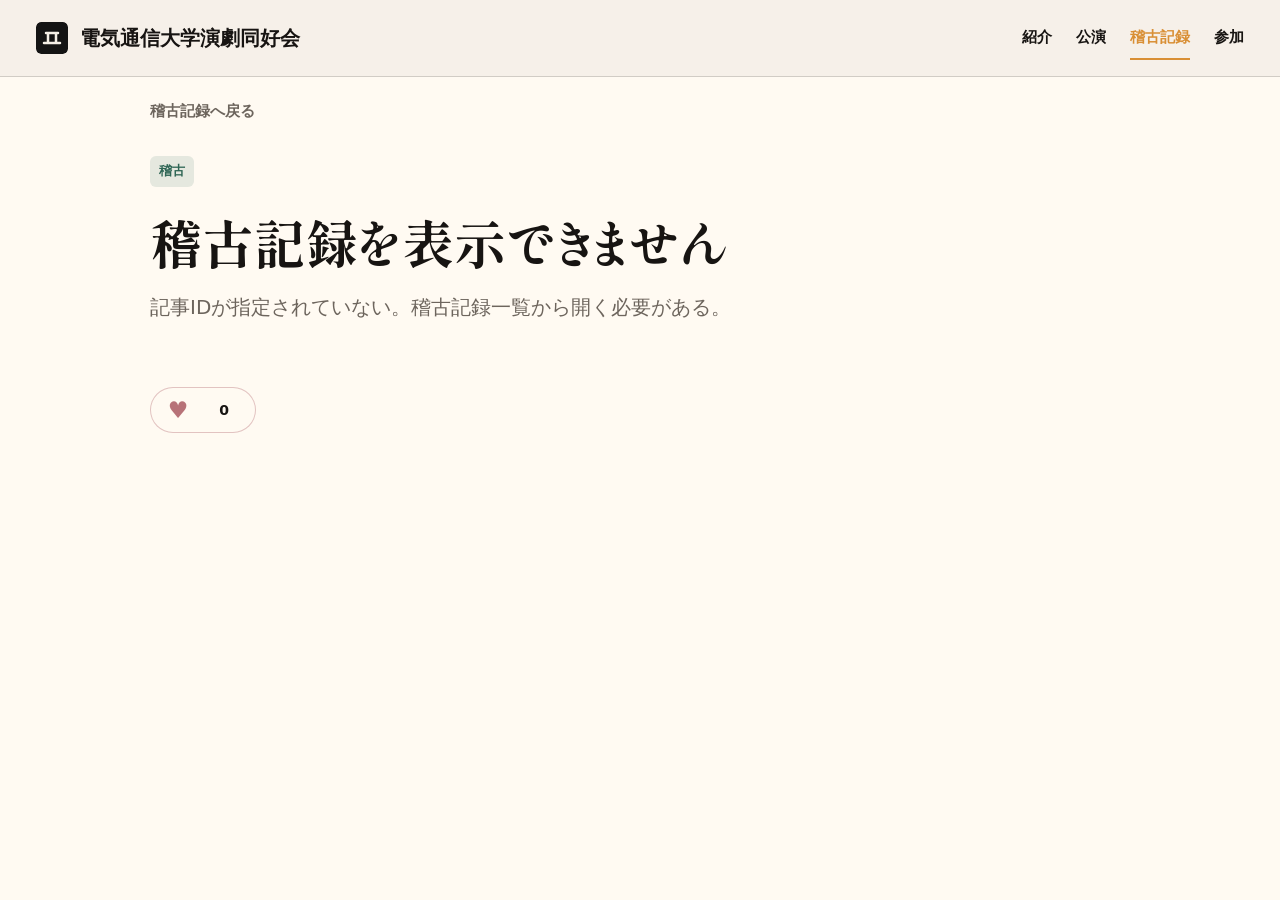
==== commit 4efd46f2: "Improve homepage density and performance" ====
--- a/article.html
+++ b/article.html
@@ -3,19 +3,21 @@
   <head>
     <meta charset="utf-8" />
     <meta name="viewport" content="width=device-width, initial-scale=1.0, viewport-fit=cover" />
-    <title>稽古記録 | 演劇同好会</title>
-    <link rel="icon" href="data:image/svg+xml,%3Csvg xmlns='http://www.w3.org/2000/svg' viewBox='0 0 64 64'%3E%3Crect width='64' height='64' rx='10' fill='%23141414'/%3E%3Cpath d='M16 42h32M20 22h24M24 22v20M40 22v20' stroke='%23f4efe6' stroke-width='5' stroke-linecap='round'/%3E%3C/svg%3E" />
+    <title>稽古記録 | 電気通信大学演劇同好会</title>
+    <link rel="icon" href="./assets/site-icon.svg" />
     <meta name="description" content="電気通信大学演劇同好会の稽古記録。稽古、制作、告知の本文を表示します。" />
     <link rel="preconnect" href="https://fonts.googleapis.com" />
     <link rel="preconnect" href="https://fonts.gstatic.com" crossorigin />
-    <link href="https://fonts.googleapis.com/css2?family=Shippori+Mincho+B1:wght@500;600;700;800&display=swap" rel="stylesheet" />
-    <link rel="stylesheet" href="./styles.css?v=20260628e" />
+    <link rel="preload" href="https://fonts.googleapis.com/css2?family=Shippori+Mincho+B1:wght@600;700&display=swap" as="style" />
+    <link href="https://fonts.googleapis.com/css2?family=Shippori+Mincho+B1:wght@600;700&display=swap" rel="stylesheet" media="print" onload="this.media='all'" />
+    <noscript><link href="https://fonts.googleapis.com/css2?family=Shippori+Mincho+B1:wght@600;700&display=swap" rel="stylesheet" /></noscript>
+    <link rel="stylesheet" href="./styles.css?v=20260713a" />
   </head>
   <body class="article-page">
     <header class="site-header is-solid" data-header>
-      <a class="brand" href="./index.html#top" aria-label="演劇同好会 トップへ">
+      <a class="brand" href="./index.html#top" aria-label="電気通信大学演劇同好会 トップへ">
         <span class="brand-mark" aria-hidden="true"></span>
-        <span>演劇同好会</span>
+        <span>電気通信大学演劇同好会</span>
       </a>
       <nav class="nav" aria-label="主要ナビゲーション">
         <a href="./index.html#about">紹介</a>
--- a/styles.css
+++ b/styles.css
@@ -7,6 +7,7 @@
   --line: rgba(23, 20, 18, 0.16);
   --stage: #111111;
   --amber: #d98f35;
+  --amber-on-light: #9a5a13;
   --red: #8f2634;
   --green: #2f6655;
   --blue: #315f78;
@@ -39,6 +40,11 @@
 
 a {
   color: inherit;
+}
+
+:where(a, button, input, textarea, select):focus-visible {
+  outline: 2px solid var(--amber-on-light);
+  outline-offset: 3px;
 }
 
 .is-hidden {
@@ -93,20 +99,12 @@
   width: 32px;
   height: 32px;
   display: inline-block;
-  border: 2px solid currentColor;
-  border-radius: 50%;
-  position: relative;
-}
-
-.brand-mark::after {
-  content: "";
-  position: absolute;
-  left: 10px;
-  top: -5px;
-  width: 8px;
-  height: 38px;
-  background: currentColor;
-  transform: rotate(24deg);
+  flex: 0 0 auto;
+  border-radius: 5px;
+  background-image: url("./assets/site-icon.svg");
+  background-position: center;
+  background-repeat: no-repeat;
+  background-size: contain;
 }
 
 .nav {
@@ -153,6 +151,11 @@
   height: 26vh;
   background: linear-gradient(0deg, var(--paper), rgba(246, 240, 232, 0));
   pointer-events: none;
+}
+
+.hero > picture {
+  position: absolute;
+  inset: 0;
 }
 
 .hero-image {
@@ -199,11 +202,20 @@
 .eyebrow,
 .label {
   display: block;
-  color: var(--amber);
   font-size: 13px;
   font-weight: 800;
   letter-spacing: 0;
   text-transform: uppercase;
+}
+
+.eyebrow,
+.hero .label,
+.system .label {
+  color: var(--amber);
+}
+
+.label {
+  color: var(--amber-on-light);
 }
 
 .hero h1 {
@@ -407,8 +419,10 @@
   transition: transform 160ms ease, background 160ms ease, border-color 160ms ease;
 }
 
-.button:hover {
-  transform: translateY(-2px);
+@media (hover: hover) and (pointer: fine) {
+  .button:hover {
+    transform: translateY(-2px);
+  }
 }
 
 .button.primary {
@@ -431,92 +445,6 @@
 .button.dark {
   background: var(--ink);
   color: var(--white);
-}
-
-.intro-band {
-  position: relative;
-  background: var(--ink);
-  color: var(--white);
-  padding: 36px 28px;
-}
-
-.intro-band::before {
-  content: "";
-  position: absolute;
-  inset: 0;
-  background:
-    linear-gradient(90deg, rgba(217, 143, 53, 0.08), transparent 42%, rgba(49, 95, 120, 0.12)),
-    repeating-linear-gradient(90deg, transparent 0 42px, rgba(255, 255, 255, 0.035) 42px 43px);
-  pointer-events: none;
-}
-
-.intro-grid {
-  position: relative;
-  z-index: 1;
-  max-width: 1280px;
-  margin: 0 auto;
-  display: grid;
-  grid-template-columns: repeat(2, minmax(0, 1fr));
-  gap: 1px;
-  background: rgba(255, 255, 255, 0.16);
-  border: 1px solid rgba(255, 255, 255, 0.16);
-}
-
-.intro-grid article {
-  position: relative;
-  overflow: hidden;
-  min-height: 170px;
-  padding: 30px;
-  background: #171412;
-  isolation: isolate;
-}
-
-.intro-grid article::before,
-.intro-grid article::after {
-  content: "";
-  position: absolute;
-  inset: 0;
-  z-index: -2;
-}
-
-.intro-grid article::before {
-  background-position: center;
-  background-size: cover;
-  filter: saturate(0.84) contrast(1.12);
-  opacity: 0.58;
-}
-
-.intro-grid article::after {
-  z-index: -1;
-  background:
-    linear-gradient(180deg, rgba(23, 20, 18, 0.22), rgba(23, 20, 18, 0.88)),
-    linear-gradient(90deg, rgba(23, 20, 18, 0.72), rgba(23, 20, 18, 0.18));
-}
-
-.intro-grid article:nth-child(1)::before {
-  background-image: url("./assets/rehearsal-ladder-stage.jpg");
-  background-position: center 42%;
-}
-
-.intro-grid article:nth-child(2)::before {
-  background-image: url("./assets/stage-lights.jpg");
-}
-
-.intro-grid article:nth-child(3)::before {
-  background-image: url("./assets/blackbox-stage.jpg");
-  background-position: 38% center;
-}
-
-.intro-grid h2 {
-  margin: 10px 0;
-  font-size: 23px;
-  line-height: 1.35;
-}
-
-.intro-grid p {
-  margin: 0;
-  color: rgba(255, 255, 255, 0.72);
-  font-size: 16px;
 }
 
 .section {
@@ -586,61 +514,31 @@
   background-size: cover;
   filter: saturate(0.84) contrast(1.08) brightness(0.84);
   transform: scale(1.035);
-  animation: aboutSlideShow 72s infinite;
+  animation: aboutSlideShow 32s infinite;
 }
 
 .about-slide-01 {
-  background-image: url("./assets/about-slide-01.jpg");
+  background-image: url("./assets/about-slide-01.webp");
   background-position: center 48%;
   animation-delay: 0s;
 }
 
-.about-slide-02 {
-  background-image: url("./assets/about-slide-02.jpg");
-  background-position: center 52%;
+.about-slide-03 {
+  background-image: url("./assets/about-slide-03.webp");
+  background-position: center 58%;
   animation-delay: 8s;
 }
 
-.about-slide-03 {
-  background-image: url("./assets/about-slide-03.jpg");
-  background-position: center 58%;
+.about-slide-07 {
+  background-image: url("./assets/about-slide-07.webp");
+  background-position: center 50%;
   animation-delay: 16s;
 }
 
-.about-slide-04 {
-  background-image: url("./assets/about-slide-04.jpg");
-  background-position: center 46%;
+.about-slide-09 {
+  background-image: url("./assets/about-slide-09.webp");
+  background-position: center 48%;
   animation-delay: 24s;
-}
-
-.about-slide-05 {
-  background-image: url("./assets/about-slide-05.jpg");
-  background-position: center 48%;
-  animation-delay: 32s;
-}
-
-.about-slide-06 {
-  background-image: url("./assets/about-slide-06.jpg");
-  background-position: center 48%;
-  animation-delay: 40s;
-}
-
-.about-slide-07 {
-  background-image: url("./assets/about-slide-07.jpg");
-  background-position: center 50%;
-  animation-delay: 48s;
-}
-
-.about-slide-08 {
-  background-image: url("./assets/about-slide-08.jpg");
-  background-position: center 52%;
-  animation-delay: 56s;
-}
-
-.about-slide-09 {
-  background-image: url("./assets/about-slide-09.jpg");
-  background-position: center 48%;
-  animation-delay: 64s;
 }
 
 .about-wash {
@@ -757,6 +655,15 @@
 }
 
 @media (min-width: 1100px) {
+  .hero-program-card {
+    transform: translateX(clamp(-48px, -2.4vw, -24px));
+  }
+
+  .about-layout {
+    max-width: none;
+    width: 100%;
+  }
+
   .metrics {
     justify-self: end;
     transform: translateX(clamp(28px, 4vw, 52px));
@@ -769,17 +676,17 @@
     transform: scale(1.018);
   }
 
-  4% {
+  8% {
     opacity: 1;
     transform: scale(1.012);
   }
 
-  10% {
+  25% {
     opacity: 1;
     transform: scale(1.02);
   }
 
-  14% {
+  33% {
     opacity: 0;
     transform: scale(1.036);
   }
@@ -806,6 +713,10 @@
   display: grid;
   grid-template-columns: repeat(3, minmax(0, 1fr));
   gap: 24px;
+}
+
+.journal > .post-grid {
+  grid-template-columns: repeat(2, minmax(0, 1fr));
 }
 
 .show-grid {
@@ -3034,11 +2945,6 @@
     height: 28px;
   }
 
-  .brand-mark::after {
-    left: 8px;
-    height: 34px;
-  }
-
   .nav {
     gap: 12px;
     font-size: 13px;
@@ -3077,7 +2983,6 @@
     font-size: 18px;
   }
 
-  .intro-grid,
   .about-layout,
   .show-grid,
   .post-grid,
@@ -3190,8 +3095,17 @@
     min-height: 0;
   }
 
+  .program-feature {
+    grid-template-columns: 180px minmax(0, 1fr);
+    align-items: start;
+  }
+
   .program-feature-copy {
-    padding: 34px;
+    padding: 28px;
+  }
+
+  .featured-show-copy h3 {
+    font-size: 32px;
   }
 
   .program-poster-panel {
@@ -3432,30 +3346,39 @@
   .hero-program-card {
     width: 100%;
     max-width: calc(100vw - 36px);
-    padding: 18px;
+    padding: 16px;
     overflow: hidden;
   }
 
+  .hero-program-main {
+    grid-template-columns: 104px minmax(0, 1fr);
+    gap: 12px;
+  }
+
   .hero-program-card h2 {
-    font-size: 24px;
+    margin: 8px 0 12px;
+    font-size: 21px;
+    line-height: 1.28;
     word-break: normal;
     line-break: strict;
     overflow-wrap: anywhere;
   }
 
+  .hero-program-flyer .poster-fallback {
+    padding: 9px;
+  }
+
+  .hero-program-flyer .poster-fallback strong {
+    font-size: 13px;
+  }
+
   .hero-program-topline {
     align-items: flex-start;
     flex-direction: column;
   }
 
-  .intro-grid h2,
-  .intro-grid p {
-    word-break: normal;
-    line-break: strict;
-    overflow-wrap: anywhere;
-  }
-
   .hero-program-card dl {
+    margin-bottom: 14px;
     grid-template-columns: 1fr;
     gap: 8px;
   }
@@ -3476,7 +3399,11 @@
   }
 
   .section {
-    padding: 72px 18px;
+    padding: 56px 18px;
+  }
+
+  .journal > .post-grid {
+    grid-template-columns: 1fr;
   }
 
   .archive-layout,
@@ -3562,16 +3489,16 @@
   }
 
   .about .section-heading {
-    padding-top: 64px;
+    padding-top: 52px;
   }
 
   .about-layout {
     gap: 24px;
-    padding-bottom: 64px;
+    padding-bottom: 52px;
   }
 
   .about-note {
-    padding: 18px 0 20px;
+    padding: 16px 0 18px;
   }
 
   .about-media {
@@ -3593,7 +3520,7 @@
 
   .metrics {
     width: 100%;
-    grid-template-columns: 1fr;
+    grid-template-columns: repeat(2, minmax(0, 1fr));
   }
 
   .metrics div {
@@ -3696,11 +3623,42 @@
   }
 
   .program-feature-copy {
-    padding: 24px;
+    padding: 18px;
+  }
+
+  .program-feature {
+    grid-template-columns: 112px minmax(0, 1fr);
+    align-items: start;
+  }
+
+  .featured-show-copy h3 {
+    margin: 12px 0 10px;
+    font-size: 25px;
+    line-height: 1.3;
+  }
+
+  .featured-show-copy p {
+    display: -webkit-box;
+    overflow: hidden;
+    -webkit-box-orient: vertical;
+    -webkit-line-clamp: 3;
+    font-size: 14px;
+    line-height: 1.65;
   }
 
   .program-poster-panel {
+    align-self: start;
     padding: 0;
+  }
+
+  .program-facts {
+    margin: 16px 0;
+    padding: 12px 0;
+    gap: 8px;
+  }
+
+  .program-facts dd {
+    font-size: 15px;
   }
 
   .program-date-badge {
@@ -3715,6 +3673,12 @@
 
   .program-actions {
     display: grid;
+  }
+
+  .program-actions .button {
+    min-height: 44px;
+    padding: 9px 10px;
+    font-size: 14px;
   }
 
   .show-row-featured {
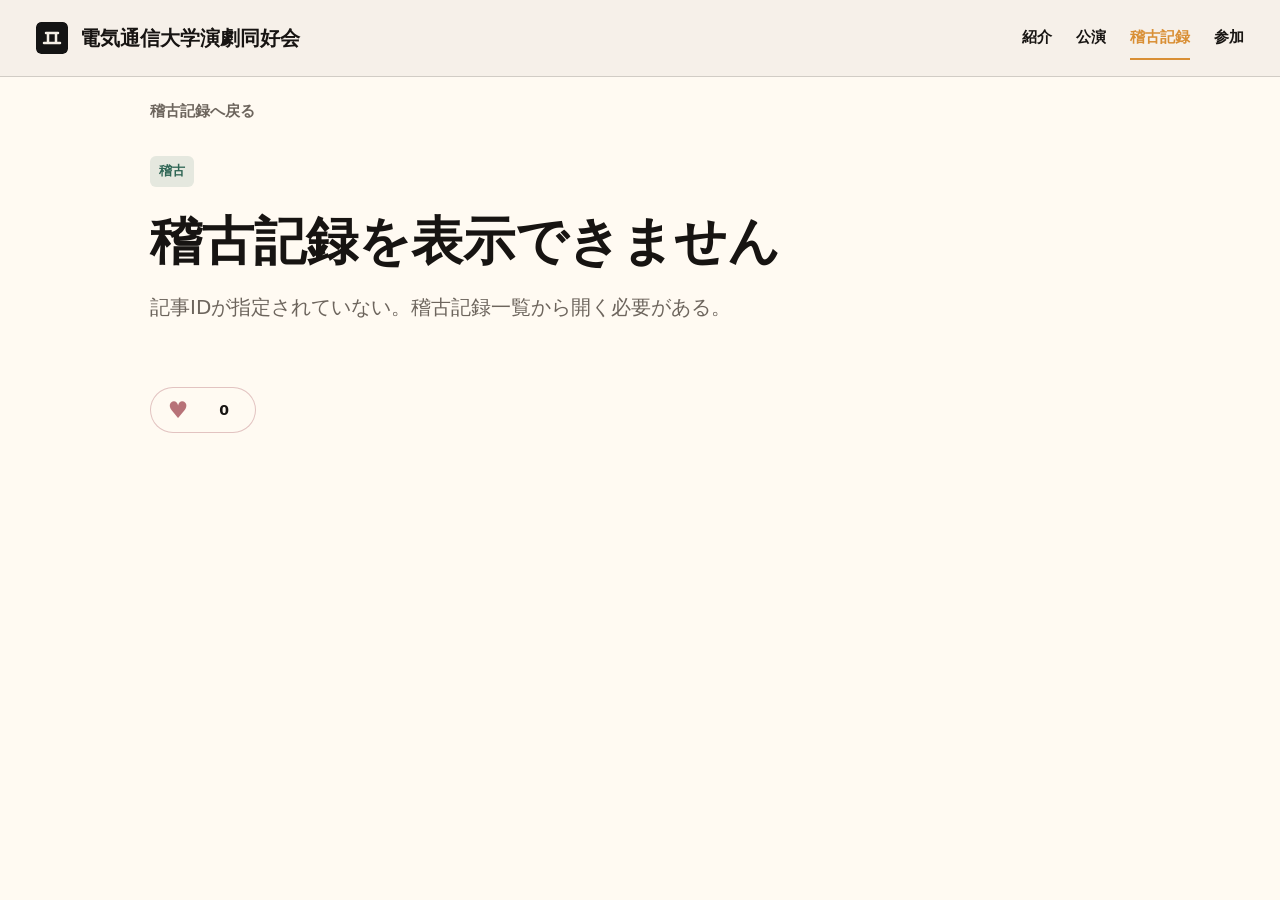
==== commit b23e9df0: "Eliminate hero layout shift and external font cost" ====
--- a/article.html
+++ b/article.html
@@ -6,11 +6,6 @@
     <title>稽古記録 | 電気通信大学演劇同好会</title>
     <link rel="icon" href="./assets/site-icon.svg" />
     <meta name="description" content="電気通信大学演劇同好会の稽古記録。稽古、制作、告知の本文を表示します。" />
-    <link rel="preconnect" href="https://fonts.googleapis.com" />
-    <link rel="preconnect" href="https://fonts.gstatic.com" crossorigin />
-    <link rel="preload" href="https://fonts.googleapis.com/css2?family=Shippori+Mincho+B1:wght@600;700&display=swap" as="style" />
-    <link href="https://fonts.googleapis.com/css2?family=Shippori+Mincho+B1:wght@600;700&display=swap" rel="stylesheet" media="print" onload="this.media='all'" />
-    <noscript><link href="https://fonts.googleapis.com/css2?family=Shippori+Mincho+B1:wght@600;700&display=swap" rel="stylesheet" /></noscript>
     <link rel="stylesheet" href="./styles.css?v=20260713a" />
   </head>
   <body class="article-page">
--- a/styles.css
+++ b/styles.css
@@ -12,7 +12,7 @@
   --green: #2f6655;
   --blue: #315f78;
   --white: #ffffff;
-  --display: "Shippori Mincho B1", "Hiragino Mincho ProN", "Yu Mincho", "Noto Serif JP", serif;
+  --display: "Hiragino Mincho ProN", "Yu Mincho", "YuMincho", "Noto Serif JP", serif;
 }
 
 * {
@@ -285,6 +285,7 @@
   z-index: 1;
   align-self: end;
   min-width: 0;
+  min-height: 340px;
   margin-bottom: 2px;
   padding: 28px;
   border: 1px solid rgba(255, 255, 255, 0.22);
@@ -2964,6 +2965,7 @@
 
   .hero-program-card {
     width: min(100%, 520px);
+    min-height: 320px;
     margin-bottom: 0;
   }
 
@@ -3346,6 +3348,7 @@
   .hero-program-card {
     width: 100%;
     max-width: calc(100vw - 36px);
+    min-height: 265px;
     padding: 16px;
     overflow: hidden;
   }
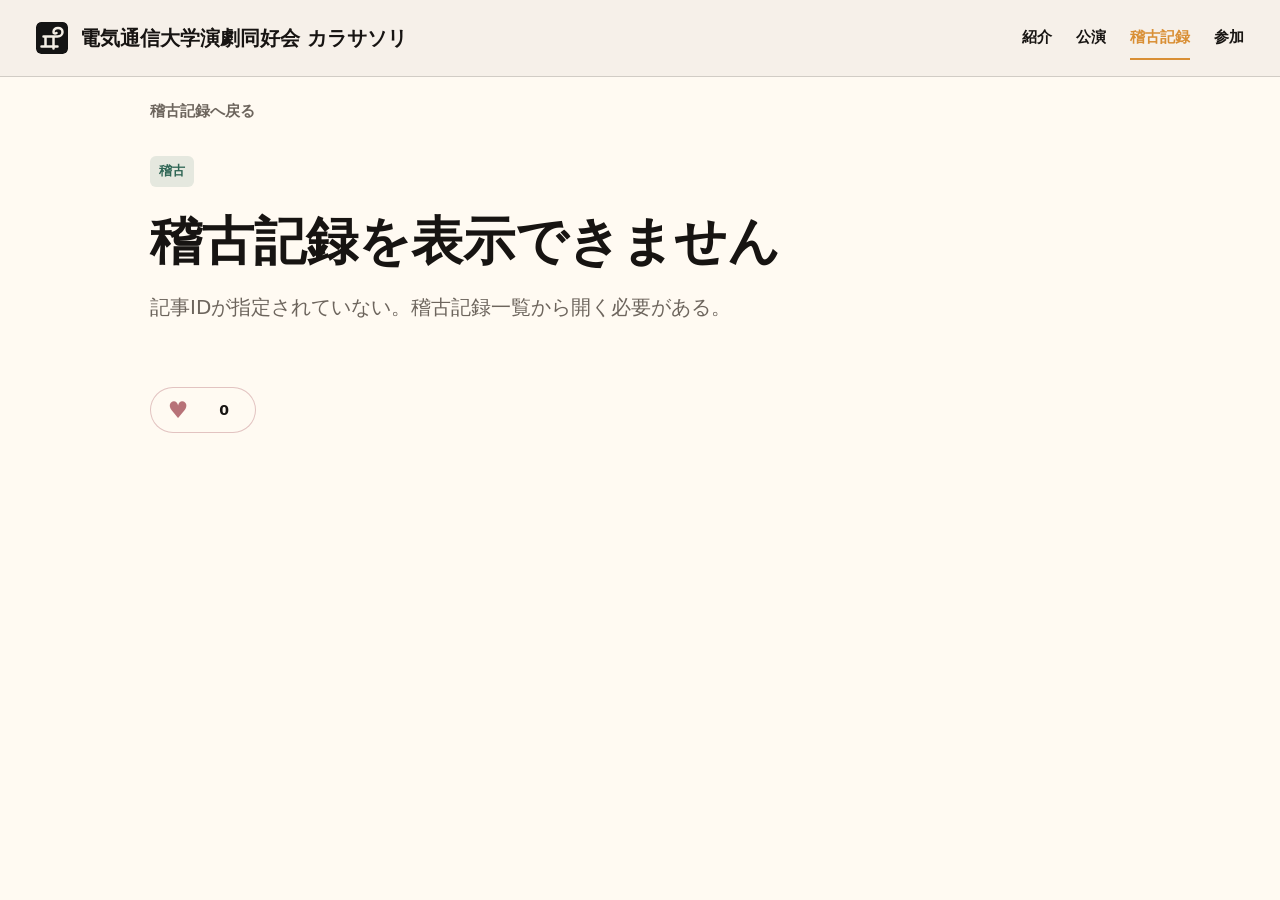
==== commit 3802360c: "Rename site to 電気通信大学演劇同好会 カラサソリ" ====
--- a/article.html
+++ b/article.html
@@ -3,16 +3,16 @@
   <head>
     <meta charset="utf-8" />
     <meta name="viewport" content="width=device-width, initial-scale=1.0, viewport-fit=cover" />
-    <title>稽古記録 | 電気通信大学演劇同好会</title>
+    <title>稽古記録 | 電気通信大学演劇同好会 カラサソリ</title>
     <link rel="icon" href="./assets/site-icon.svg" />
-    <meta name="description" content="電気通信大学演劇同好会の稽古記録。稽古、制作、告知の本文を表示します。" />
+    <meta name="description" content="電気通信大学演劇同好会 カラサソリの稽古記録。稽古、制作、告知の本文を表示します。" />
     <link rel="stylesheet" href="./styles.css?v=20260713a" />
   </head>
   <body class="article-page">
     <header class="site-header is-solid" data-header>
-      <a class="brand" href="./index.html#top" aria-label="電気通信大学演劇同好会 トップへ">
+      <a class="brand" href="./index.html#top" aria-label="電気通信大学演劇同好会 カラサソリ トップへ">
         <span class="brand-mark" aria-hidden="true"></span>
-        <span>電気通信大学演劇同好会</span>
+        <span>電気通信大学演劇同好会 カラサソリ</span>
       </a>
       <nav class="nav" aria-label="主要ナビゲーション">
         <a href="./index.html#about">紹介</a>
